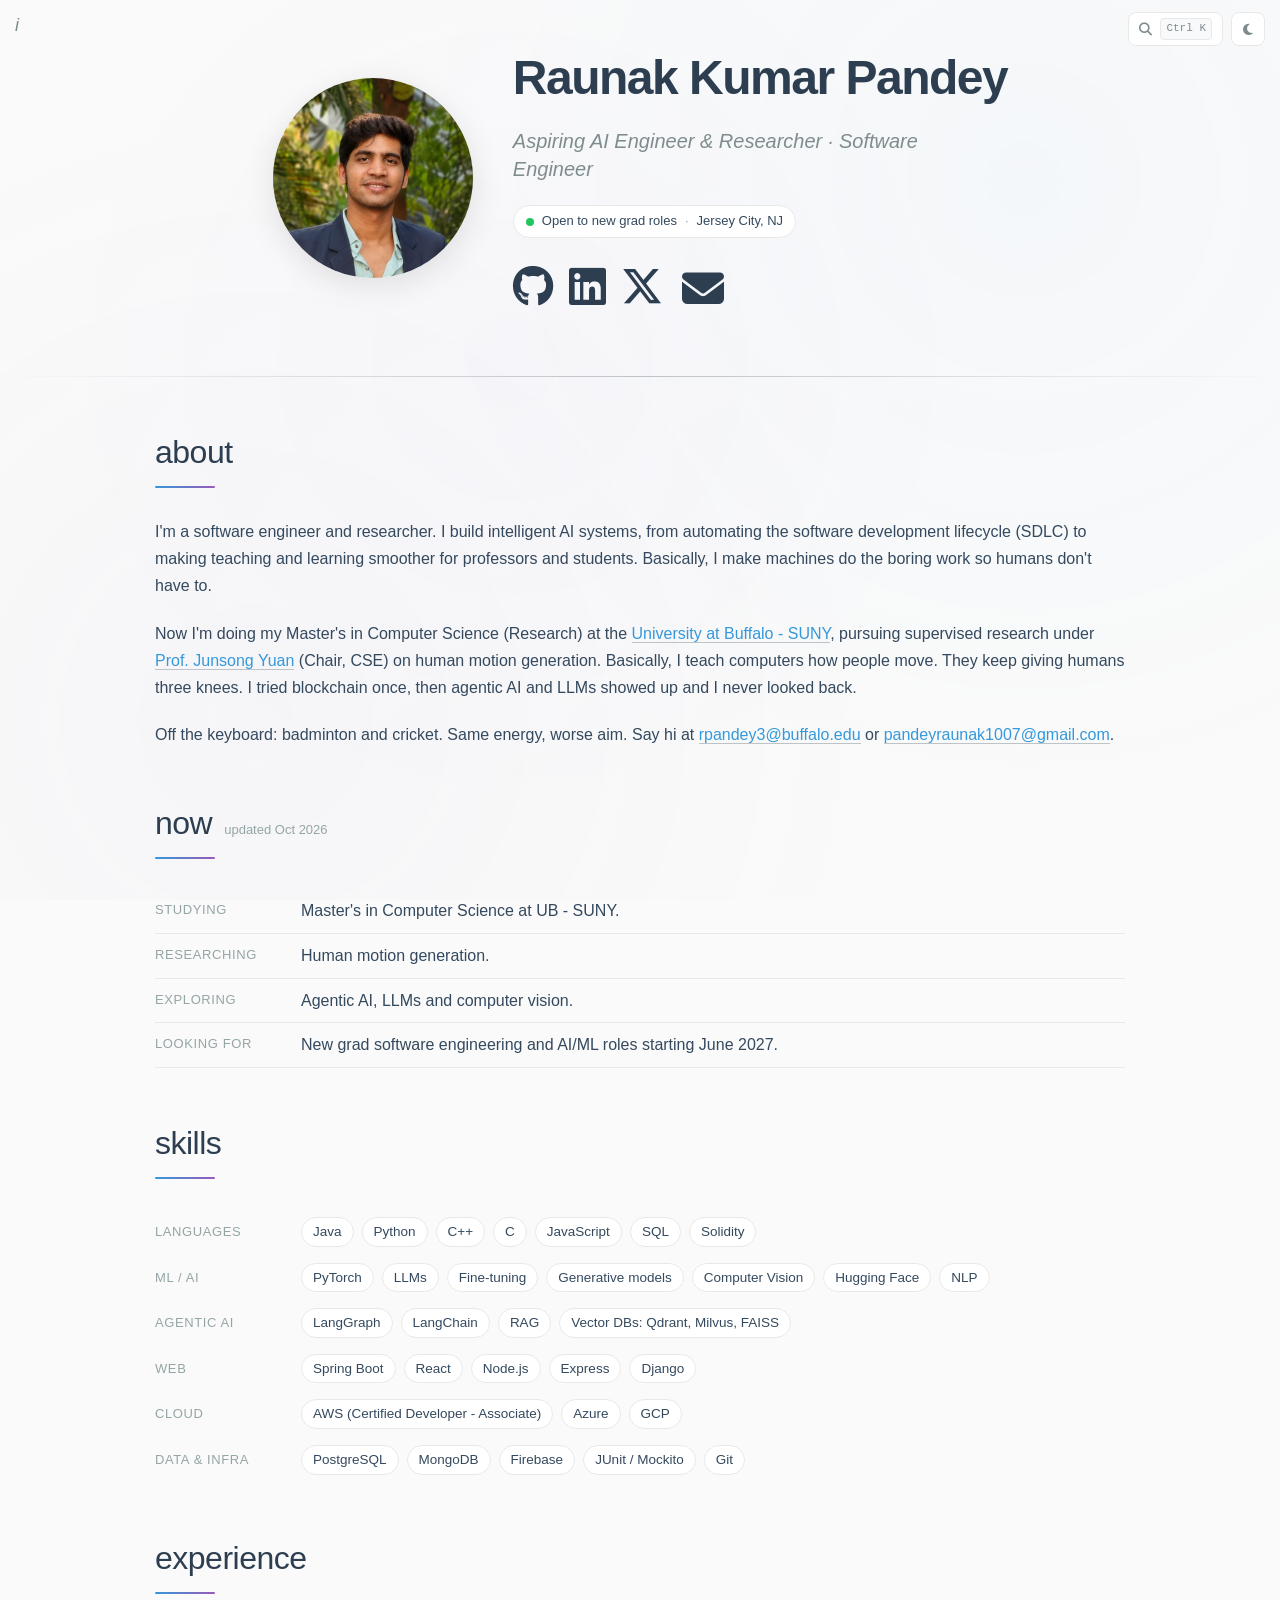
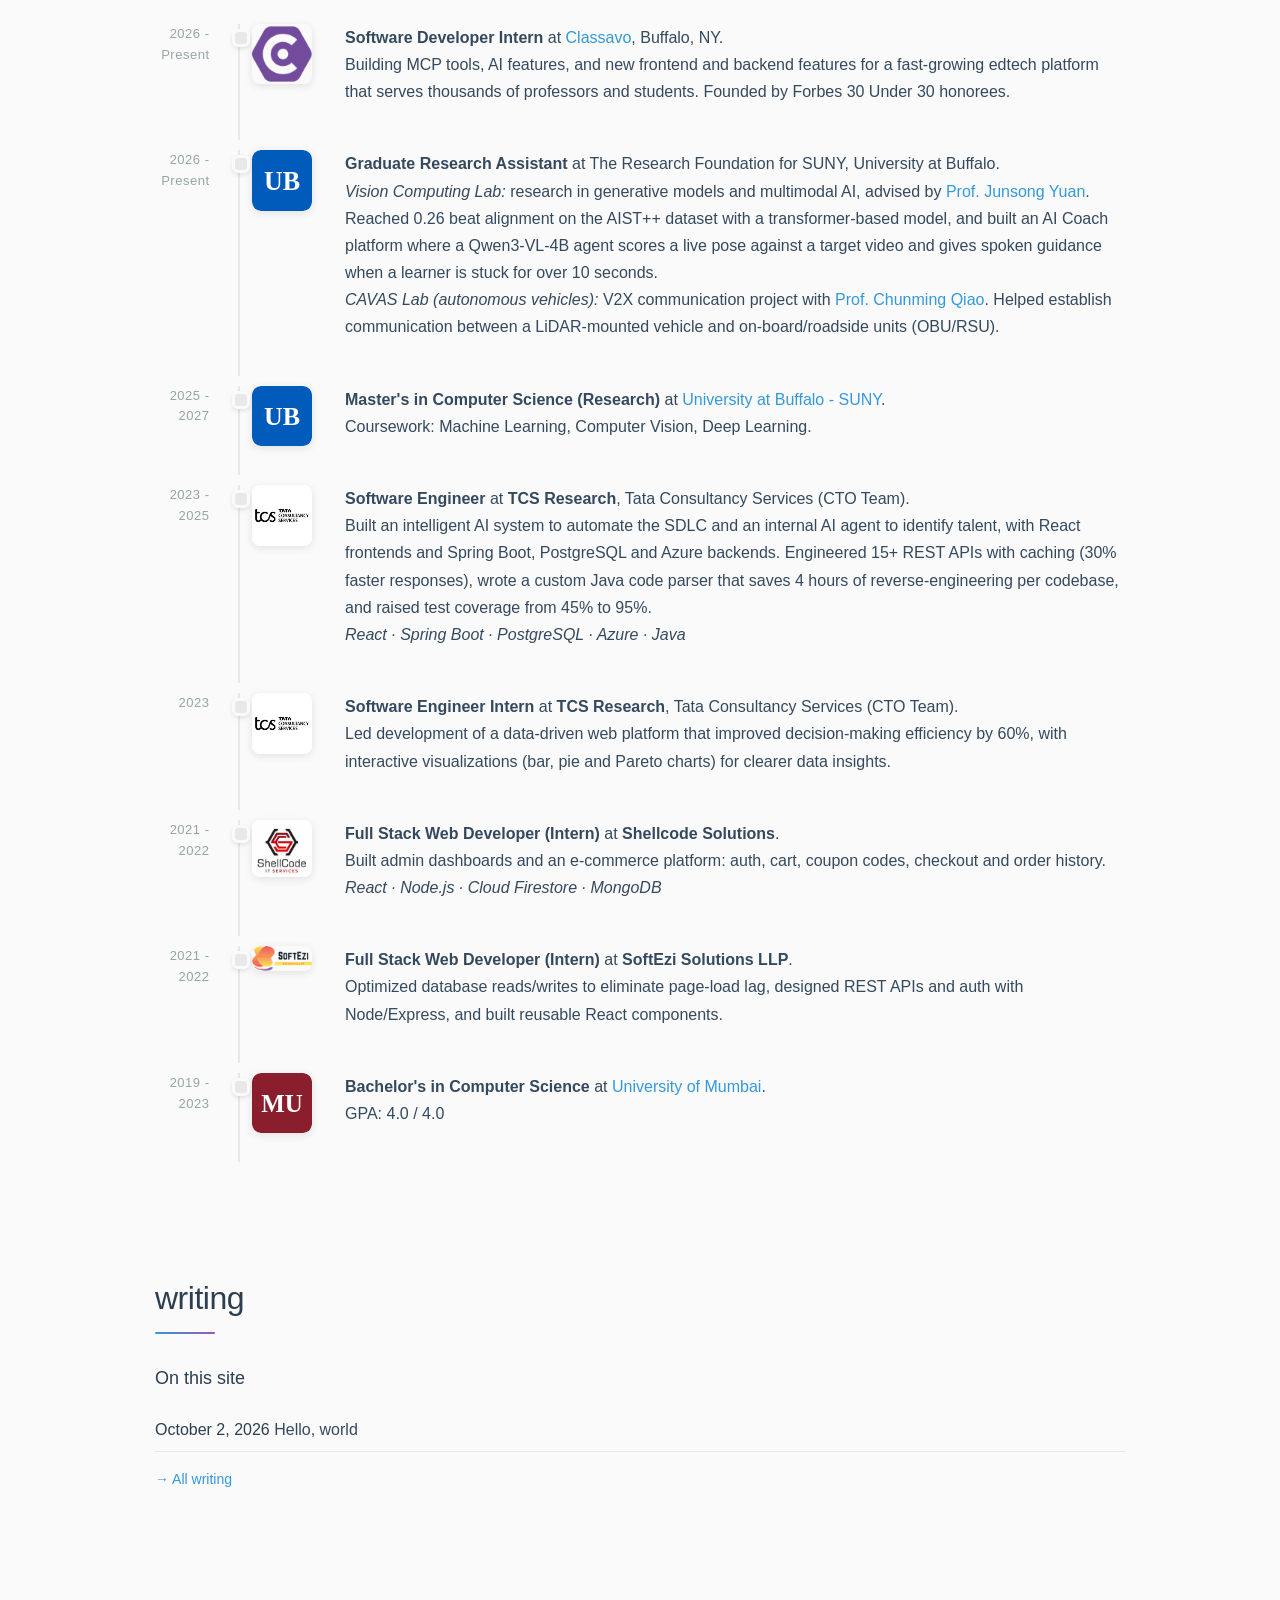
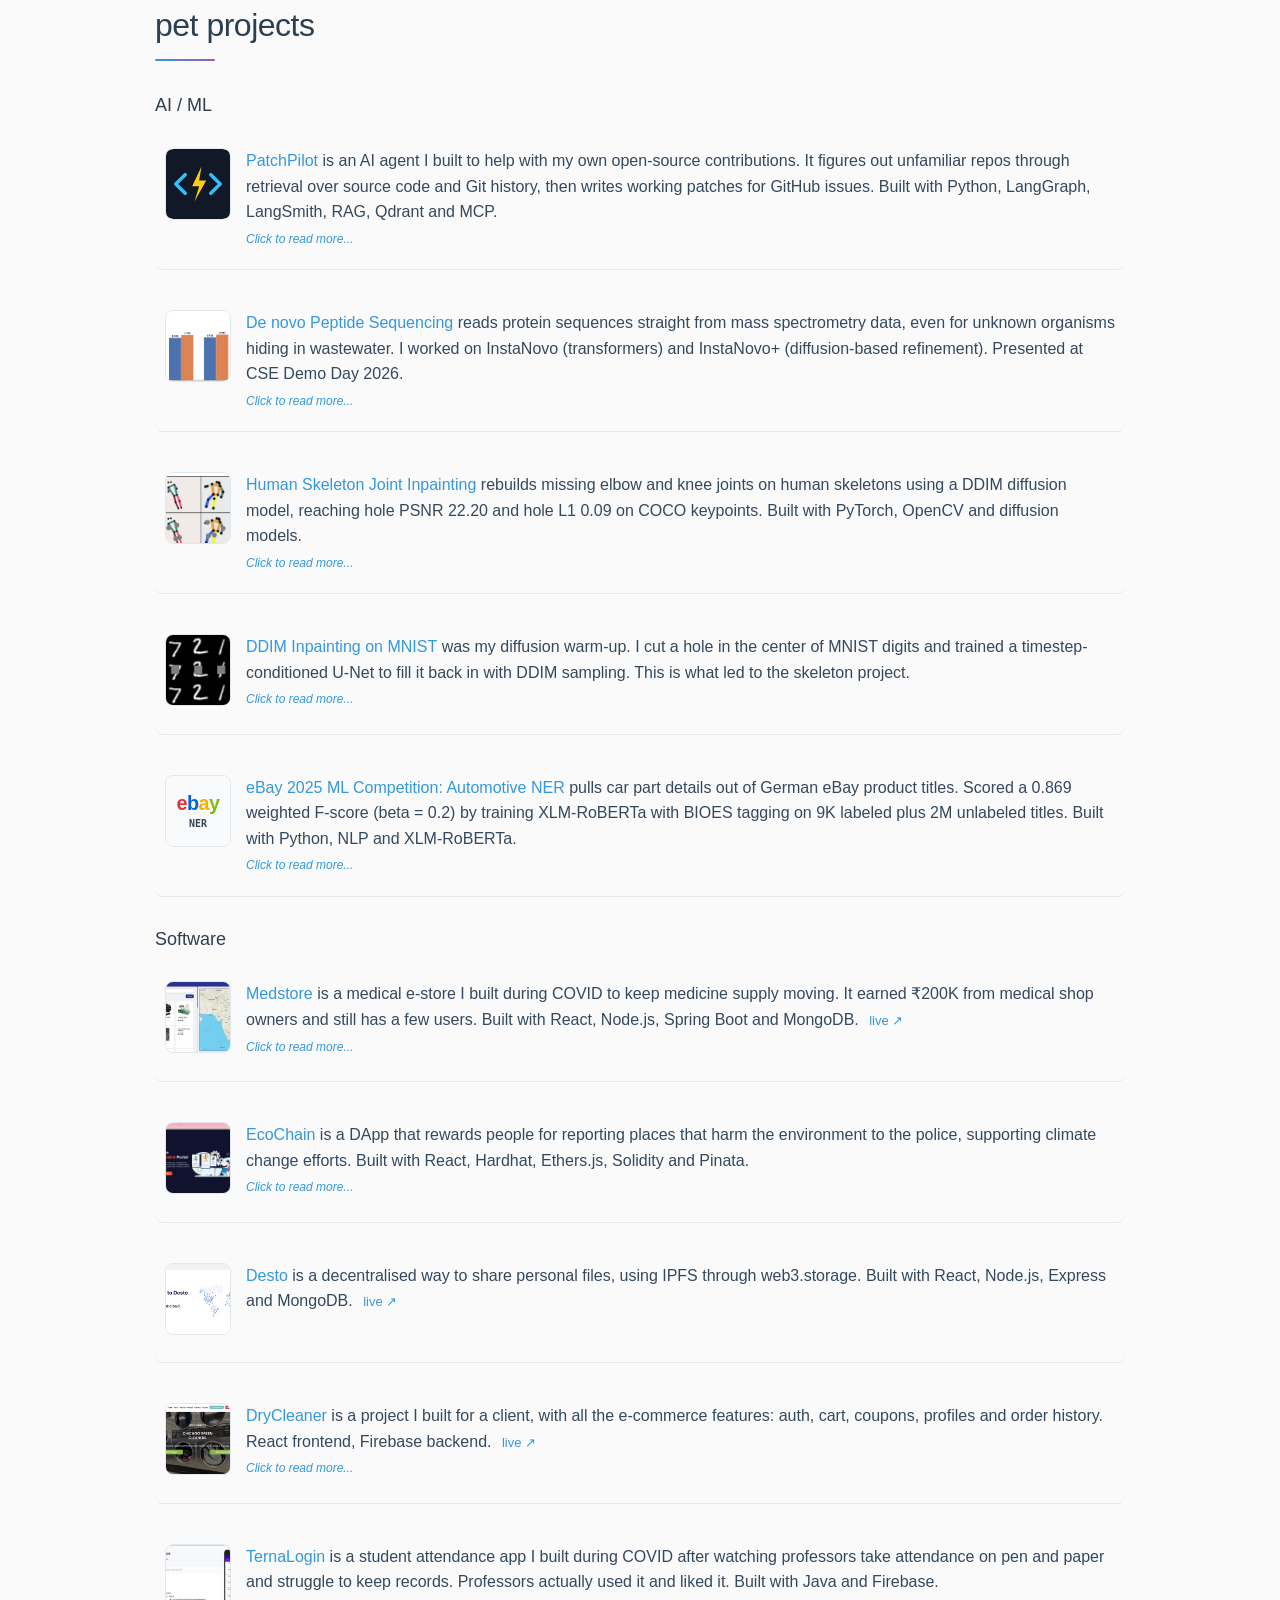
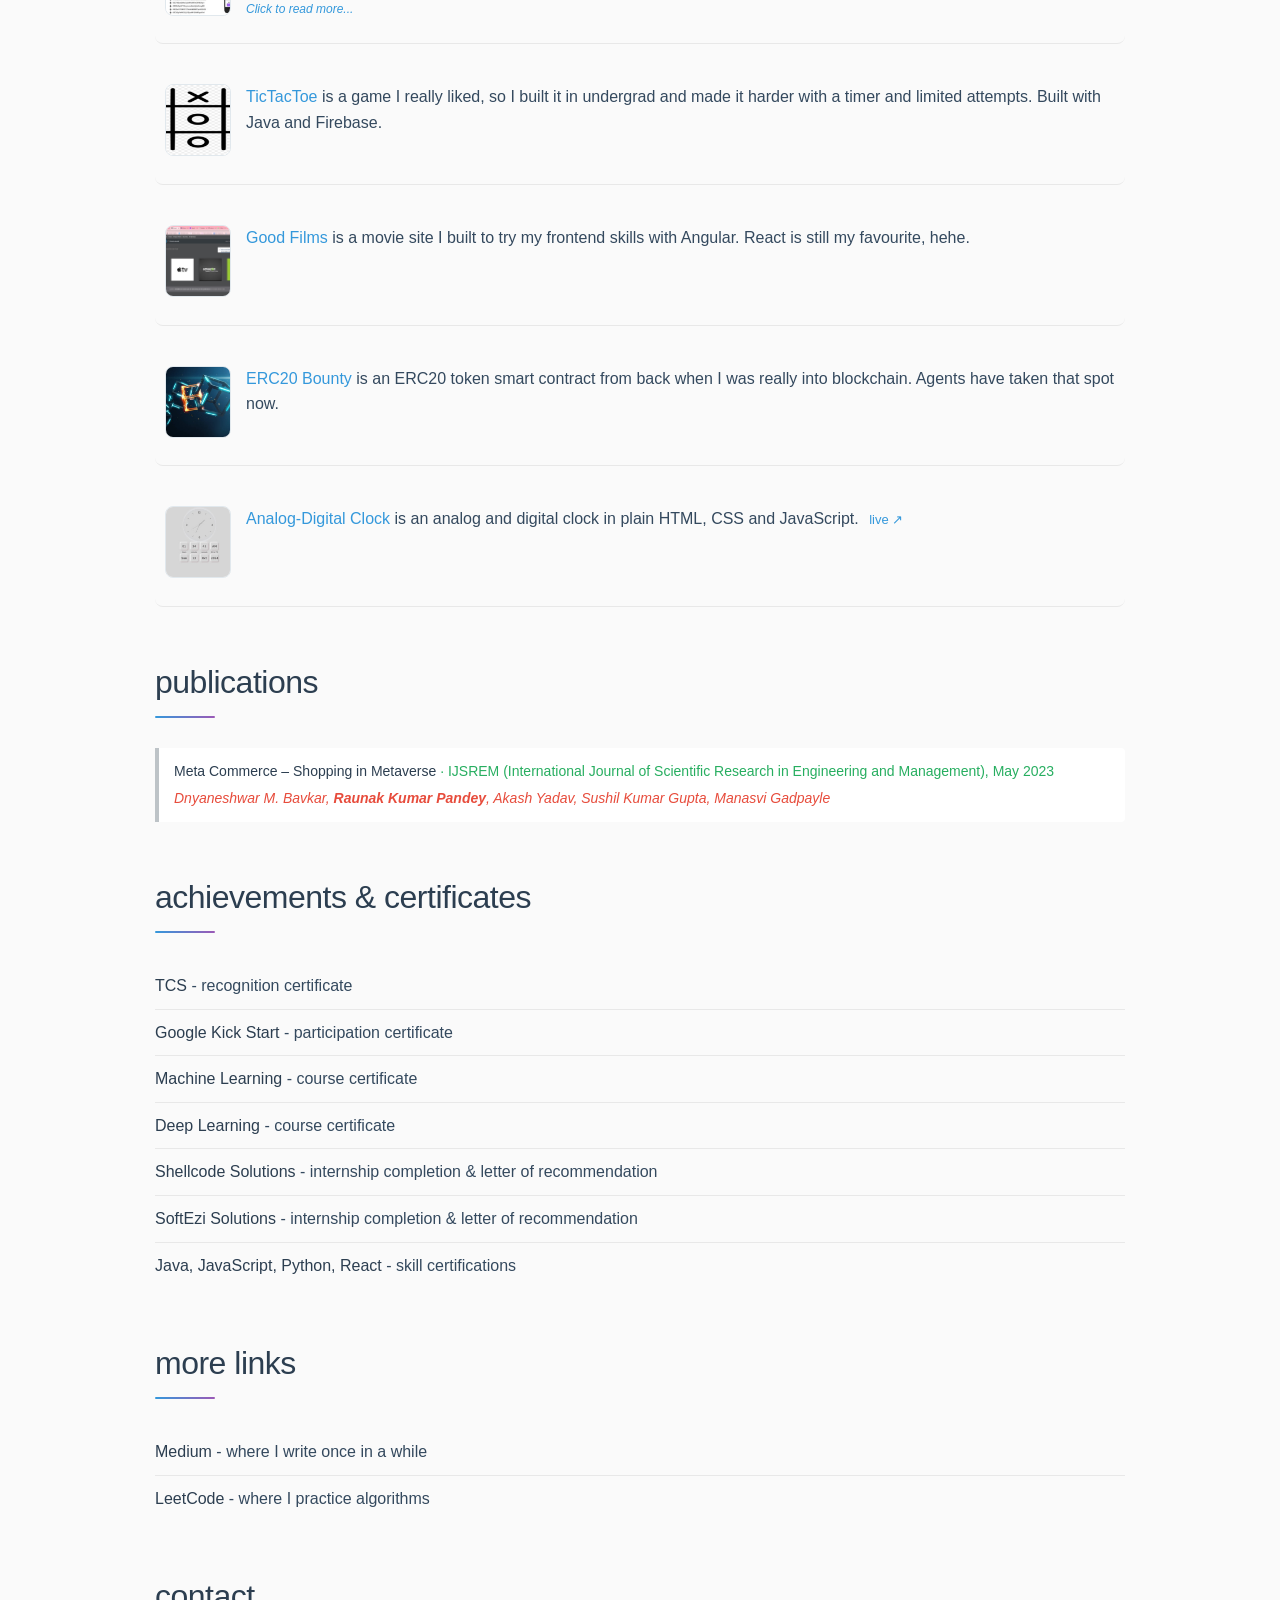
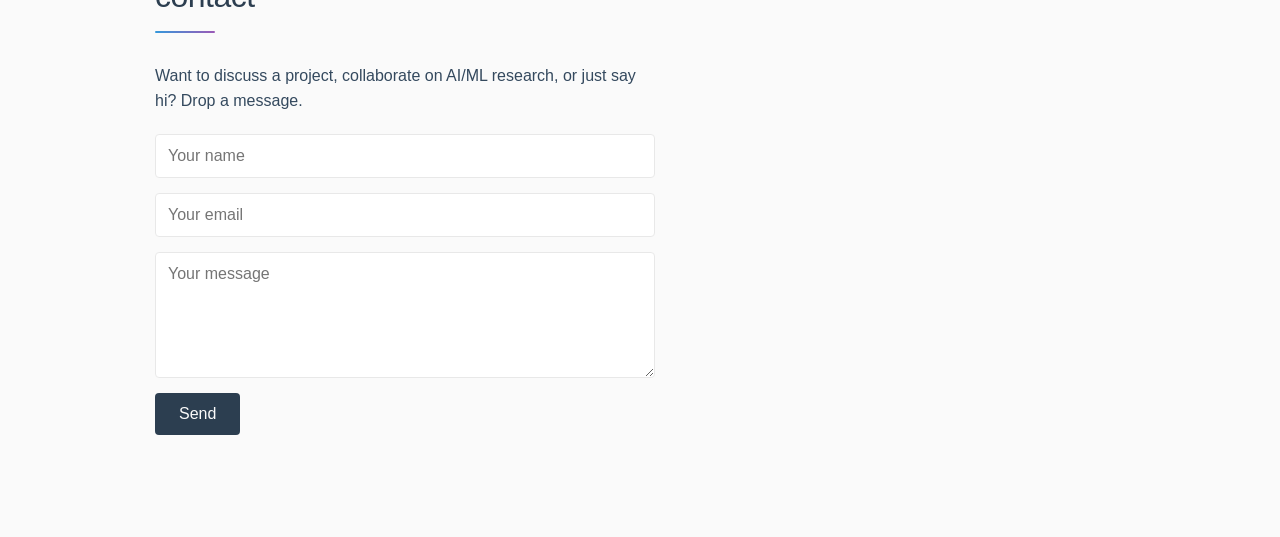
==== index.html @ fb148d9f "Add portfolio site for raunakp.com" ====
<!doctype html>
<html lang="en">

<head>
  <meta charset="utf-8">
  <meta name="viewport" content="width=device-width, initial-scale=1, shrink-to-fit=no">
  <title>Raunak Kumar Pandey</title>
  <meta name="description" content="Raunak Kumar Pandey, Master's in Computer Science (Research) at University at Buffalo - SUNY. ML & computer vision researcher and software engineer.">
  <meta name="author" content="Raunak Kumar Pandey">
  <link rel="canonical" href="https://raunakp.com/">
  <meta property="og:type" content="website">
  <meta property="og:url" content="https://raunakp.com/">
  <meta property="og:title" content="Raunak Kumar Pandey">
  <meta property="og:description" content="Master's in Computer Science (Research) at University at Buffalo - SUNY. ML & computer vision researcher and software engineer.">
  <meta property="og:image" content="https://raunakp.com/assets/og.png">
  <meta name="twitter:card" content="summary_large_image">
  <meta name="theme-color" content="#fafafa" media="(prefers-color-scheme: light)">
  <meta name="theme-color" content="#121212" media="(prefers-color-scheme: dark)">
  <link rel="icon" href="/favicon.svg" type="image/svg+xml">
  <script>
    (function () {
      var t = null;
      try { t = localStorage.getItem('theme'); } catch (e) { }
      if (t === 'dark' || (!t && window.matchMedia('(prefers-color-scheme: dark)').matches)) {
        document.documentElement.classList.add('dark-theme');
      }
    })();
  </script>
  <link rel="stylesheet" type="text/css" href="/styles/styles.css?v=2026-10-02">
  <link rel="stylesheet" href="https://cdnjs.cloudflare.com/ajax/libs/font-awesome/6.5.1/css/all.min.css">
</head>

<body>
  <button class="info-toggle" id="infoToggle" aria-label="Last updated info">
    <span class="info-icon">i</span>
    <div class="info-tooltip">
      <span class="info-tooltiptext" id="lastUpdated"></span>
    </div>
  </button>

  <div id="dhead" class="container">
    <div class="row">
      <div id="dpic">
        <img src="" class="ppic" id="profileImage" alt="Raunak Kumar Pandey" />
      </div>
      <div id="ddesc">
        <h1 id="userName"></h1>
        <h2 id="userTagline"></h2>
        <div id="statusPill"></div>
        <div id="dico"></div>
      </div>
    </div>
  </div>

  <hr>

  <div id="about" class="container">
    <div class="ctitle" id="aboutTitle"></div>
    <div class="about-content" id="aboutContent"></div>
  </div>

  <div id="now" class="container"></div>

  <div id="skills" class="container"></div>

  <div id="history" class="container"></div>

  <div class="writing-section">
    <div class="container" id="writingContainer"></div>
  </div>

  <div id="pet-projects" class="container"></div>

  <div class="container" id="publicationsContainer"></div>

  <div class="container" id="miscContainer"></div>

  <div class="container" id="moreLinksContainer"></div>

  <div id="contact" class="container">
    <div class="ctitle" id="contactTitle"></div>
    <div class="contact-content">
      <p id="contactDescription"></p>
      <form id="contactForm" class="contact-form">
        <input type="text" id="name" placeholder="" required />
        <input type="email" id="email" placeholder="" required />
        <textarea id="message" placeholder="" rows="4" required></textarea>
        <button type="submit" id="submitBtn"></button>
      </form>
      <div id="formStatus" style="display: none; margin-top: 10px;"></div>
    </div>
  </div>

  <br><br><br><br>

  <script src="/blog/marked.min.js"></script>
  <script src="/blog/blog.js?v=2026-10-02"></script>

  <script type="text/javascript">
    let siteContent = null;

    async function loadContent() {
      try {
        const response = await fetch('/content/content.json', { cache: 'no-cache' });
        siteContent = await response.json();
        populateContent();
      } catch (error) {
        console.error('Failed to load content:', error);
      }
    }

    function populateContent() {
      if (!siteContent) return;

      document.getElementById('profileImage').src = siteContent.header.profileImage;
      document.getElementById('userName').textContent = siteContent.header.name;

      document.getElementById('userTagline').textContent = siteContent.header.tagline;

      const status = siteContent.header.status;
      if (status && status.show) {
        document.getElementById('statusPill').innerHTML = `
          <span class="status-pill"><span class="status-dot"></span>${status.text}${status.location ? ` <span class="status-sep">·</span> ${status.location}` : ''}</span>
        `;
      }

      const socialLinks = document.getElementById('dico');
      socialLinks.innerHTML = siteContent.header.socialLinks
        .filter(link => link.show !== false)
        .map(link =>
          `<a href="${link.url}" aria-label="${link.platform}" title="${link.platform}"${/^https?:/.test(link.url) ? ' target="_blank" rel="noopener"' : ''}><i class="${link.icon}"></i></a>`
        ).join('');

      document.getElementById('lastUpdated').textContent = `Last updated: ${siteContent.info.lastUpdated}`;

      document.getElementById('aboutTitle').textContent = siteContent.about.title;
      document.getElementById('aboutContent').innerHTML = siteContent.about.paragraphs.map(p =>
        `<p>${p}</p>`
      ).join('');

      const now = siteContent.now;
      if (now && now.items && now.items.length) {
        document.getElementById('now').innerHTML = `
          <div class="ctitle">${now.title}${now.updated ? `<span class="ctitle-note">updated ${now.updated}</span>` : ''}</div>
          <ul class="now-list">
            ${now.items.map(item => `<li><span class="now-label">${item.label}</span><span class="now-text">${item.text}</span></li>`).join('')}
          </ul>
        `;
      }

      const skills = siteContent.skills;
      if (skills && skills.groups && skills.groups.length) {
        document.getElementById('skills').innerHTML = `
          <div class="ctitle">${skills.title}</div>
          <div class="skill-groups">
            ${skills.groups.map(g => `
              <div class="skill-group">
                <div class="skill-name">${g.name}</div>
                <div class="skill-chips">${g.items.map(s => `<span class="chip">${s}</span>`).join('')}</div>
              </div>
            `).join('')}
          </div>
        `;
      }

      const historyContainer = document.getElementById('history');
      historyContainer.innerHTML = (siteContent.history.title ? `<div class="ctitle">${siteContent.history.title}</div>` : '') + siteContent.history.entries.map(entry => `
        <div class="entry row">
          <div class="timespan">${entry.timespan}</div>
          <div class="ico">
            <div class="entry-dot"></div>
            <img src="${entry.logo}" alt="" loading="lazy" onerror="this.style.visibility='hidden'" />
          </div>
          <div class="desc">${entry.description}</div>
        </div>
      `).join('');

      const writingContainer = document.getElementById('writingContainer');
      const mediumArticles = siteContent.writing.articles || [];

      writingContainer.innerHTML = `
        <div class="ctitle">${siteContent.writing.title}</div>
        <div id="onSiteWriting" style="margin-bottom: 30px;"></div>
        ${mediumArticles.length ? `
        <div>
          <h3 style="font-weight: 500; font-size: 18px; color: var(--text-primary); margin-bottom: 12px;">Elsewhere</h3>
          <div style="font-size: 14px; color: var(--text-muted); margin-bottom: 8px;">${siteContent.writing.subtitle}</div>
          <ul class="nodot">
            ${mediumArticles.map(article =>
              `<li>${article.date} <a href="${article.url}">${article.title}</a></li>`
            ).join('')}
          </ul>
        </div>` : ''}
      `;

      // Post metadata lives in each post's frontmatter, so the three most recent
      // are read from the files themselves rather than duplicated in content.json.
      Blog.loadPosts('/blog/', '/content/content.json')
        .then(posts => {
          const onSite = document.getElementById('onSiteWriting');
          if (!onSite || !posts.length) return;
          onSite.innerHTML = `
            <h3 style="font-weight: 500; font-size: 18px; color: var(--text-primary); margin-bottom: 12px;">On this site</h3>
            <ul class="nodot">
              ${posts.slice(0, 3).map(post =>
                `<li>${Blog.escapeHtml(Blog.formatDate(post.meta.date))} <a href="/blog/post.html?slug=${encodeURIComponent(post.slug)}">${Blog.escapeHtml(post.meta.title || post.slug)}</a></li>`
              ).join('')}
            </ul>
            <p style="margin-top: 10px; font-size: 14px;">
              <a href="/blog.html" style="color: var(--accent-blue); text-decoration: none;">→ All writing</a>
            </p>
          `;
        })
        .catch(e => console.warn('Could not load on-site posts:', e));

      const projectsContainer = document.getElementById('pet-projects');
      projectsContainer.innerHTML = `
        <div class="ctitle">${siteContent.projects.title}</div>
        ${(siteContent.projects.groups || [{ key: null, title: '' }]).map(group => `
          ${group.title ? `<h3 class="proj-group">${group.title}</h3>` : ''}
          ${siteContent.projects.items.map((project, index) => ({ project, index }))
            .filter(({ project }) => !group.key || project.category === group.key)
            .map(({ project, index }) => `
          <div class="project" onclick="openProjectModal(${index})">
            <div class="pico"><img src="${project.image}" alt="" loading="lazy" style="max-width: 64px;" /></div>
            <div class="pdesc"><a href="${project.url}" onclick="event.stopPropagation()" target="_blank" rel="noopener">${project.name}</a> ${project.description}
              ${project.demo ? `<a class="demo-link" href="${project.demo}" onclick="event.stopPropagation()" target="_blank" rel="noopener">live ↗</a>` : ''}
              ${project.detailedDescription ? '<div class="project-expand-hint">Click to read more...</div>' : ''}
            </div>
            <div class="pend"></div>
          </div>
          `).join('')}
        `).join('')}
      `;

      // Create modal for project details
      createProjectModal();

      const publicationsContainer = document.getElementById('publicationsContainer');
      const pubs = siteContent.publications.items || [];
      publicationsContainer.innerHTML = `
        <div class="ctitle">${siteContent.publications.title}</div>
        ${pubs.length ? pubs.map(item => `
          <div class="pub">
            <div class="pub-title">${item.url ? `<a href="${item.url}">${item.title}</a>` : item.title}</div>
            <div class="pub-venue">${item.venue}</div>
            <div class="pub-authors">${item.authors}</div>
          </div>
        `).join('') : `<p class="empty-note">${siteContent.publications.emptyText || ''}</p>`}
      `;

      const miscContainer = document.getElementById('miscContainer');
      miscContainer.innerHTML = `
        <div class="ctitle">${siteContent.misc.title}</div>
        ${siteContent.misc.items.map(item => `
          <div class="misc-item">
            <strong>${item.url ? `<a href="${item.url}" target="_blank" rel="noopener">${item.title}</a>` : item.title}</strong>
            ${item.description ? ` - ${item.description}` : ''}
          </div>
        `).join('')}
      `;

      const more = siteContent.moreLinks;
      if (more && more.items && more.items.length) {
        document.getElementById('moreLinksContainer').innerHTML = `
          <div class="ctitle">${more.title}</div>
          ${more.items.map(item => `
            <div class="misc-item">
              <strong><a href="${item.url}" target="_blank" rel="noopener">${item.title}</a></strong>
              ${item.description ? ` - ${item.description}` : ''}
            </div>
          `).join('')}
        `;
      }

      document.getElementById('contactTitle').textContent = siteContent.contact.title;
      document.getElementById('contactDescription').textContent = siteContent.contact.description;
      document.getElementById('name').placeholder = siteContent.contact.placeholders.name;
      document.getElementById('email').placeholder = siteContent.contact.placeholders.email;
      document.getElementById('message').placeholder = siteContent.contact.placeholders.message;
      document.getElementById('submitBtn').textContent = siteContent.contact.submitButton;

      // Sections are filled in now, so they can be observed. Then honour any
      // #hash in the URL, which pointed at an element that didn't exist yet.
      if (window.Site) Site.reveal('.entry, .project, .pub, .misc-item, .skill-group, .now-list li, #contact');
      if (location.hash) {
        const target = document.getElementById(location.hash.slice(1));
        if (target) target.scrollIntoView();
      }
    }

    loadContent();
  </script>

  <script type="text/javascript">
    // Get a free access key at https://web3forms.com and paste it here.
    // Until then the form falls back to opening the visitor's mail app.
    const WEB3FORMS_ACCESS_KEY = 'YOUR_WEB3FORMS_KEY';

    document.getElementById('contactForm').addEventListener('submit', async function (e) {
      e.preventDefault();

      const submitBtn = document.getElementById('submitBtn');
      const formStatus = document.getElementById('formStatus');
      const name = document.getElementById('name').value.trim();
      const email = document.getElementById('email').value.trim();
      const message = document.getElementById('message').value.trim();

      formStatus.textContent = '';
      formStatus.className = '';
      formStatus.style.display = 'none';

      const emailRegex = /^[^\s@]+@[^\s@]+\.[^\s@]+$/;
      if (!name || !email || !message) {
        formStatus.textContent = siteContent?.contact.messages.fillAllFields || 'Please fill in all fields.';
        formStatus.className = 'error';
        formStatus.style.display = 'block';
        return;
      }

      if (!emailRegex.test(email)) {
        formStatus.textContent = siteContent?.contact.messages.invalidEmail || 'Please enter a valid email address.';
        formStatus.className = 'error';
        formStatus.style.display = 'block';
        return;
      }

      if (WEB3FORMS_ACCESS_KEY.startsWith('YOUR_')) {
        const to = (siteContent.header.socialLinks.find(l => l.url.startsWith('mailto:')) || {}).url || 'mailto:';
        location.href = `${to}?subject=${encodeURIComponent('Portfolio contact from ' + name)}&body=${encodeURIComponent(message + '\n\n- ' + name + ' (' + email + ')')}`;
        return;
      }

      submitBtn.disabled = true;
      const originalButtonText = submitBtn.textContent;
      submitBtn.textContent = siteContent?.contact.submitButtonSending || 'Sending...';

      try {
        const payload = {
          access_key: WEB3FORMS_ACCESS_KEY,
          name: name,
          email: email,
          message: message,
          subject: `Portfolio Contact from ${name}`,
          from_name: name,
          timestamp: new Date().toISOString()
        };

        const response = await fetch('https://api.web3forms.com/submit', {
          method: 'POST',
          headers: {
            'Content-Type': 'application/json',
            'Accept': 'application/json'
          },
          body: JSON.stringify(payload)
        });

        const result = await response.json();

        if (response.ok && result.success) {
          formStatus.textContent =
            siteContent?.contact.messages.success ||
            result.message ||
            "Message sent successfully! I'll get back to you soon.";
          formStatus.className = 'success';
          formStatus.style.display = 'block';
          document.getElementById('contactForm').reset();

          setTimeout(() => {
            formStatus.style.display = 'none';
          }, 5000);
        } else {
          throw new Error(result.message || 'Submission failed');
        }
      } catch (error) {
        formStatus.textContent =
          siteContent?.contact.messages.error ||
          'Failed to send message. Please try again or email me directly.';
        formStatus.className = 'error';
        formStatus.style.display = 'block';
        console.error('Contact form error:', error);
      } finally {
        submitBtn.disabled = false;
        submitBtn.textContent = originalButtonText;
      }
    });
  </script>

  <script type="text/javascript">
    // Project Modal Functions
    function createProjectModal() {
      if (document.getElementById('projectModal')) return;

      const modal = document.createElement('div');
      modal.id = 'projectModal';
      modal.className = 'modal';
      modal.innerHTML = `
        <div class="modal-content">
          <span class="close" onclick="closeProjectModal()">&times;</span>
          <div class="modal-body">
            <div class="modal-project-header">
              <img id="modalProjectImage" src="" alt="project" class="modal-project-image" />
              <div class="modal-project-info">
                <h2 id="modalProjectName"></h2>
                <a id="modalProjectLink" href="" target="_blank" rel="noopener" class="github-link">View on GitHub →</a>
                <a id="modalProjectDemo" href="" target="_blank" rel="noopener" class="github-link" style="margin-left: 14px;">Live demo ↗</a>
              </div>
            </div>
            <div id="modalProjectDescription" class="modal-project-description"></div>
          </div>
        </div>
      `;
      document.body.appendChild(modal);
    }

    function openProjectModal(index) {
      const project = siteContent.projects.items[index];
      if (!project.detailedDescription) {
        window.open(project.url, '_blank', 'noopener');
        return;
      }

      document.getElementById('modalProjectName').textContent = project.name;
      document.getElementById('modalProjectImage').src = project.image;
      document.getElementById('modalProjectLink').href = project.url;
      const demo = document.getElementById('modalProjectDemo');
      demo.style.display = project.demo ? '' : 'none';
      demo.href = project.demo || '';
      document.getElementById('modalProjectDescription').innerHTML = project.detailedDescription;

      document.getElementById('projectModal').style.display = 'block';
      document.body.style.overflow = 'hidden';
    }

    function closeProjectModal() {
      document.getElementById('projectModal').style.display = 'none';
      document.body.style.overflow = 'auto';
    }

    window.onclick = function (event) {
      const modal = document.getElementById('projectModal');
      if (modal && event.target == modal) {
        closeProjectModal();
      }
    }

    document.addEventListener('keydown', function (e) {
      const modal = document.getElementById('projectModal');
      if (e.key === 'Escape' && modal && modal.style.display === 'block') closeProjectModal();
    });
  </script>

  <script src="/scripts/site.js?v=2026-10-02"></script>

</body>

</html>
---- styles/styles.css ----
@import url('https://api.fontshare.com/v2/css?f[]=general-sans@200,300,400,500,600,700&f[]=clash-display@200,300,400,500,600,700&display=swap');

/* Modern minimalist styling with subtle animations */

/* CSS Custom Properties for Theme Support */
:root {
    --bg-primary: #fafafa;
    --bg-secondary: #ffffff;
    --bg-tertiary: #f8f9fa;
    --text-primary: #2c3e50;
    --text-secondary: #34495e;
    --text-muted: #7f8c8d;
    --text-accent: #95a5a6;
    --border-light: #e8e8e8;
    --border-medium: #bdc3c7;
    --border-card: #e1e8ed;
    --shadow-light: rgba(0, 0, 0, 0.05);
    --shadow-medium: rgba(0, 0, 0, 0.1);
    --shadow-heavy: rgba(0, 0, 0, 0.15);
    --accent-blue: #3498db;
    --accent-blue-dark: #2980b9;
    --accent-green: #27ae60;
    --accent-red: #e74c3c;
    --accent-purple: #9b59b6;
    --gradient-bg-opacity: 0.03;
}

[data-theme="dark"],
html.dark-theme,
html.dark-theme body {
    --bg-primary: #121212;
    --bg-secondary: #1e1e1e;
    --bg-tertiary: #242424;
    --text-primary: #ffffff;
    --text-secondary: #e0e0e0;
    --text-muted: #a0a0a0;
    --text-accent: #888888;
    --border-light: #333333;
    --border-medium: #444444;
    --border-card: #333333;
    --shadow-light: rgba(0, 0, 0, 0.3);
    --shadow-medium: rgba(0, 0, 0, 0.4);
    --shadow-heavy: rgba(0, 0, 0, 0.5);
    --accent-blue: #64b5f6;
    --accent-blue-dark: #42a5f5;
    --accent-green: #81c784;
    --accent-red: #e57373;
    --accent-purple: #ba68c8;
    --gradient-bg-opacity: 0.06;
}

/* Safari-specific dark mode fix - redundant but necessary */
html.dark-theme {
    --bg-primary: #121212 !important;
    --bg-secondary: #1e1e1e !important;
    --bg-tertiary: #242424 !important;
    --text-primary: #ffffff !important;
    --text-secondary: #e0e0e0 !important;
    --text-muted: #a0a0a0 !important;
    --text-accent: #888888 !important;
    --border-light: #333333 !important;
    --border-medium: #444444 !important;
    --border-card: #333333 !important;
    --accent-blue: #64b5f6 !important;
    --accent-blue-dark: #42a5f5 !important;
    --accent-green: #81c784 !important;
    --accent-red: #e57373 !important;
    --accent-purple: #ba68c8 !important;
    --gradient-bg-opacity: 0.06 !important;
}

html {
    scroll-behavior: smooth;
}

body {
    margin: 0;
    padding: 0;
    background: var(--bg-primary);
    font-family: 'General Sans', -apple-system, BlinkMacSystemFont, 'Segoe UI', sans-serif;
    font-size: 16px;
    line-height: 1.6;
    color: var(--text-primary);
    position: relative;
    overflow-x: hidden;
    transition: background-color 0.3s ease, color 0.3s ease;
}



/* Subtle animated background */
body::before {
    content: '';
    position: fixed;
    top: 0;
    left: 0;
    width: 100%;
    height: 100%;
    background: 
        radial-gradient(circle at 20% 80%, rgba(120, 119, 198, var(--gradient-bg-opacity)) 0%, transparent 50%),
        radial-gradient(circle at 80% 20%, rgba(79, 172, 254, var(--gradient-bg-opacity)) 0%, transparent 50%),
        radial-gradient(circle at 40% 40%, rgba(139, 92, 246, calc(var(--gradient-bg-opacity) * 0.7)) 0%, transparent 50%);
    animation: backgroundMove 20s ease-in-out infinite;
    z-index: -1;
}

@keyframes backgroundMove {
    0%, 100% { 
        transform: translateX(0px) translateY(0px) scale(1);
    }
    25% { 
        transform: translateX(-5px) translateY(-10px) scale(1.02);
    }
    50% { 
        transform: translateX(10px) translateY(-5px) scale(0.98);
    }
    75% { 
        transform: translateX(-8px) translateY(10px) scale(1.01);
    }
}

/* Layout */
.container {
    margin-left: auto;
    margin-right: auto;
    padding-left: 20px;
    padding-right: 20px;
    max-width: 1000px;
    animation: fadeIn 0.8s ease-out;
}

@keyframes fadeIn {
    from {
        opacity: 0;
        transform: translateY(20px);
    }
    to {
        opacity: 1;
        transform: translateY(0);
    }
}

@media (min-width: 992px) {
    .container {
        width: 970px;
        padding-left: 15px;
        padding-right: 15px;
    }
}

.row {
    display: grid;
    grid-template-columns: repeat(12, 1fr);
    gap: 0 20px;
}

/* Header Section */
#dhead {
    margin-top: 40px;
    margin-bottom: 60px;
}

#dhead .row {
    display: flex;
    align-items: center;
    justify-content: center;
    gap: 40px;
    max-width: 800px;
    margin: 0 auto;
}

#dpic {
    display: flex;
    align-items: center;
    justify-content: center;
    flex-shrink: 0;
}

#ddesc {
    display: flex;
    flex-direction: column;
    justify-content: center;
    align-items: flex-start;
    min-width: 0;
}

@media (max-width: 991px) {
    #dhead .row {
        flex-direction: column;
        text-align: center;
        gap: 30px;
    }
    #ddesc {
        align-items: center;
    }
}

h1 {
    font-family: 'Clash Display', 'General Sans', sans-serif;
    font-size: 48px;
    font-weight: 600;
    padding: 0;
    margin: 0 0 10px 0;
    letter-spacing: -1.5px;
    color: var(--text-primary);
    transition: color 0.3s ease;
    position: relative;
}



h2 {
    font-weight: 300;
    font-style: italic;
    color: var(--text-muted);
    font-size: 20px;
    padding: 0;
    margin: 0 0 25px 0;
    line-height: 1.4;
}

@media (min-width: 992px) {
    h2 {
        max-width: 440px;
    }
}

#dpic img {
    width: 200px;
    height: 200px;
    border-radius: 100px;
    object-fit: cover;
    transition: transform 0.3s ease, box-shadow 0.3s ease;
    box-shadow: 0 8px 32px rgba(0, 0, 0, 0.1);
}

#dpic img:hover {
    transform: scale(1.05);
    box-shadow: 0 12px 40px rgba(0, 0, 0, 0.15);
}

/* Social Icons */
#dico {
    display: flex;
    gap: 15px;
    margin-top: 5px;
}

@media (max-width: 991px) {
    #dico {
        justify-content: center;
    }
}

/* Social Media Icons */
.iico {
    font-size: 42px;
    display: flex;
    align-items: center;
    justify-content: center;
    color: var(--text-primary);
    text-decoration: none;
    transition: all 0.3s ease;
}

.iico-resume {
    font-size: 40px;
    display: flex;
    align-items: center;
    justify-content: center;
    color: var(--text-primary);
    text-decoration: none;
    transition: all 0.3s ease;
}

.iico-resume:hover {
    transform: translateY(-3px);
    color: var(--accent-green);
}

.iico:hover {
    transform: translateY(-3px);
    color: var(--accent-blue);
}

/* Specific colors for different social media platforms */
.fa-twitter:hover {
    color: #1da1f2;
}

.fa-github:hover {
    color: var(--text-primary);
}

.fa-medium:hover {
    color: #00ab6c;
}

.fa-linkedin:hover {
    color: #0077b5;
}

/* Email Links - Make them more visible in dark mode */
a[href^="mailto:"]{
    color: var(--accent-blue) !important;
    font-weight: 500;
    text-decoration: none;
    border-bottom: 2px solid transparent;
    transition: all 0.2s ease;
    padding: 2px 4px;
    border-radius: 4px;
}

a[href^="mailto:"]:hover {
    color: var(--accent-blue-dark) !important;
    background-color: rgba(100, 181, 246, 0.1);
    border-bottom-color: var(--accent-blue);
}

/* Info Icon Toggle */
.info-toggle {
    position: fixed;
    top: 15px;
    left: 15px;
    z-index: 1000;
    background: transparent;
    border: none;
    border-radius: 50%;
    width: auto;
    height: auto;
    cursor: pointer;
    display: flex;
    align-items: center;
    justify-content: center;
    transition: all 0.3s ease;
    color: var(--text-muted);
    box-shadow: none;
    padding: 0;
    font-size: 18px;
    font-weight: 300;
    letter-spacing: 1px;
}

.info-toggle:hover {
    transform: none;
    border-color: transparent;
    box-shadow: none;
    color: var(--text-primary);
}

.info-toggle:focus {
    outline: none;
}

.info-icon {
    width: auto;
    height: auto;
    transition: transform 0.3s ease;
    filter: none;
    color: inherit;
    font-size: 18px;
    font-weight: 300;
    font-style: italic;
}

.info-toggle:hover .info-icon {
    transform: none;
    filter: none;
}

.info-tooltip {
    position: absolute;
    top: 100%;
    left: 0;
    transform: translateY(5px);
    margin-left: 0;
    opacity: 0;
    visibility: hidden;
    transition: opacity 0.3s ease, visibility 0.3s ease;
    pointer-events: none;
    margin-top: 5px;
}

.info-toggle:hover .info-tooltip {
    opacity: 1;
    visibility: visible;
    transform: translateY(5px);
}

.info-tooltiptext {
    background-color: var(--text-primary);
    color: var(--bg-primary);
    padding: 6px 10px;
    border-radius: 4px;
    font-size: 11px;
    white-space: nowrap;
    box-shadow: 0 2px 6px var(--shadow-medium);
    position: relative;
}

.info-tooltiptext::before {
    display: none;
}

/* Divider */
hr {
    height: 1px;
    background: linear-gradient(to right, transparent, var(--border-medium), transparent);
    padding: 0;
    margin: 50px 0;
    border: 0;
    transition: background 0.3s ease;
}

/* Timeline Section */
#history {
    margin-bottom: 60px;
}

.ico {
    grid-column: span 1;
    vertical-align: top;
    border-left: 2px solid var(--border-light);
    position: relative;
    transition: border-color 0.3s ease;
}

.ico:hover {
    border-left-color: var(--border-medium);
}

.ico img {
    border-radius: 8px;
    width: 100%;
    max-width: 70px;
    margin-left: 12px;
    transition: transform 0.2s ease, box-shadow 0.2s ease;
    box-shadow: 0 2px 8px var(--shadow-medium);
}

.ico img:hover {
    transform: scale(1.1);
    box-shadow: 0 4px 16px var(--shadow-heavy);
}

.desc {
    grid-column: span 10;
    vertical-align: top;
    font-size: 16px;
    padding-left: 25px;
    padding-bottom: 35px;
    line-height: 1.7;
    color: var(--text-secondary);
}

.desc a {
    color: var(--accent-blue);
    text-decoration: none;
    transition: color 0.2s ease;
    border-bottom: 1px solid transparent;
}

.desc a:hover {
    color: var(--accent-blue-dark);
    border-bottom-color: var(--accent-blue);
}

.entry {
    transition: transform 0.2s ease;
    margin-bottom: 10px;
}

.entry:hover {
    transform: translateX(5px);
}

.entry-dot {
    position: absolute;
    top: 5px;
    left: -8px;
    width: 12px;
    height: 12px;
    border-radius: 6px;
    background-color: var(--border-light);
    border: 3px solid var(--bg-primary);
    transition: background-color 0.3s ease, transform 0.2s ease;
    box-shadow: 0 2px 4px var(--shadow-medium);
}

.entry:hover .entry-dot {
    background-color: var(--accent-blue);
    transform: scale(1.2);
}

.timespan {
    grid-column: span 1;
    font-size: 13px;
    text-align: right;
    padding-right: 8px;
    color: var(--text-accent);
    font-weight: 500;
    letter-spacing: 0.5px;
}

/* Section Titles */
.ctitle {
    font-size: 32px;
    margin-bottom: 30px;
    margin-top: 50px;
    font-weight: 300;
    color: var(--text-primary);
    letter-spacing: -0.5px;
    position: relative;
    padding-bottom: 10px;
    transition: color 0.3s ease;
}

.ctitle::after {
    content: '';
    position: absolute;
    bottom: 0;
    left: 0;
    width: 60px;
    height: 2px;
    background: linear-gradient(to right, var(--accent-blue), var(--accent-purple));
    border-radius: 1px;
}

/* About Me Section */
#about {
    margin-bottom: 50px;
}

.about-content {
    padding: 0;
}

.about-content p {
    font-size: 16px;
    line-height: 1.7;
    color: var(--text-secondary);
    margin-bottom: 20px;
    transition: color 0.3s ease;
}

.about-content p:last-child {
    margin-bottom: 0;
}

@media (max-width: 768px) {
    .about-content p {
        font-size: 15px;
        line-height: 1.6;
    }
}

/* Writing Section Background */
.writing-section {
    padding-top: 1px;
    margin-top: 50px;
    padding-bottom: 30px;
    transition: background-color 0.3s ease;
    position: relative;
}

/* Featured Writing Section */
.nodot {
    list-style-type: none;
    padding-left: 0;
}

.nodot li {
    padding: 8px 0;
    border-bottom: 1px solid var(--border-light);
    transition: padding-left 0.2s ease, background-color 0.2s ease;
}

.nodot li:hover {
    padding-left: 10px;
    background-color: var(--bg-tertiary);
}

.nodot a {
    color: var(--text-secondary);
    text-decoration: none;
    transition: color 0.2s ease;
}

.nodot a:hover {
    color: var(--accent-blue);
}

/* Projects Section */
.project {
    margin-bottom: 20px;
    padding: 20px 0;
    border-bottom: 1px solid var(--border-light);
    transition: transform 0.2s ease, background-color 0.2s ease;
    border-radius: 8px;
    padding-left: 10px;
    padding-right: 10px;
}

.project:hover {
    transform: translateY(-2px);
    background-color: var(--bg-tertiary);
    box-shadow: 0 4px 12px var(--shadow-light);
}

.pico {
    float: left;
    margin-right: 15px;
}

.pico img {
    height: 70px;
    width: 70px;
    border-radius: 8px;
    border: 1px solid var(--border-card);
    transition: transform 0.2s ease, box-shadow 0.2s ease;
    object-fit: cover;
}

.pico img:hover {
    transform: scale(1.05);
    box-shadow: 0 4px 12px var(--shadow-medium);
}

.pdesc {
    overflow: hidden;
    line-height: 1.6;
    color: var(--text-secondary);
}

.pdesc a {
    color: var(--accent-blue);
    text-decoration: none;
    font-weight: 500;
    transition: color 0.2s ease;
}

.pdesc a:hover {
    color: var(--accent-blue-dark);
}

.pend {
    clear: both;
}

/* Publications Section */
.pub {
    font-size: 14px;
    border-left: 4px solid var(--border-medium);
    padding: 12px 0 12px 15px;
    margin-bottom: 15px;
    transition: border-color 0.3s ease, background-color 0.2s ease;
    background-color: var(--bg-secondary);
    border-radius: 0 4px 4px 0;
}

.pub:hover {
    border-left-color: var(--accent-blue);
    background-color: var(--bg-tertiary);
}

.pub-title {
    display: inline;
    color: var(--text-primary);
    line-height: 1.5;
}

.pub-title a {
    color: var(--text-primary);
    text-decoration: none;
    transition: color 0.2s ease;
}

.pub-title a:hover {
    color: var(--accent-blue);
}

.pub-venue {
    display: inline;
    color: var(--accent-green);
    font-weight: 500;
}

.pub-authors {
    display: block;
    color: var(--accent-red);
    margin-top: 5px;
    font-style: italic;
}

/* Misc Section - Simple Styling */
.misc-item {
    padding: 10px 0;
    font-size: 16px;
    line-height: 1.6;
    color: var(--text-secondary);
    border-bottom: 1px solid var(--border-light);
    transition: padding-left 0.2s ease;
}

.misc-item:last-child {
    border-bottom: none;
}

.misc-item:hover {
    padding-left: 8px;
}

.misc-item strong {
    color: var(--text-primary);
    font-weight: 500;
}

.misc-item a {
    color: var(--text-primary);
    text-decoration: none;
    transition: color 0.2s ease;
    border-bottom: 1px solid transparent;
}

.misc-item a:hover {
    color: var(--accent-blue);
    border-bottom-color: var(--accent-blue);
}

/* Responsive adjustments */
@media (max-width: 768px) {
    .container {
        padding-left: 15px;
        padding-right: 15px;
    }
    
    .row {
        gap: 0 10px;
    }
    
    h1 {
        font-size: 36px;
    }
    
    h2 {
        font-size: 18px;
    }
    
    .ctitle {
        font-size: 28px;
        margin-top: 40px;
    }
    
    #dpic img {
        width: 180px;
        height: 180px;
        border-radius: 90px;
    }
    
    .desc {
        font-size: 15px;
        padding-left: 20px;
    }
    
    .project {
        padding-left: 5px;
        padding-right: 5px;
    }
}

/* Smooth scrolling enhancement */
html {
    scroll-padding-top: 20px;
}

/* Focus states for accessibility */
a:focus,
button:focus {
    outline: 2px solid var(--accent-blue);
    outline-offset: 2px;
}

/* Contact Form Styles */
.contact-content {
    max-width: 500px;
}

.contact-content p {
    margin-bottom: 20px;
    color: var(--text-secondary);
}

.contact-form {
    display: flex;
    flex-direction: column;
    gap: 15px;
}

.contact-form input,
.contact-form textarea {
    padding: 12px;
    border: 1px solid var(--border-light);
    background: var(--bg-secondary);
    color: var(--text-primary);
    font-size: 16px;
    font-family: inherit;
    border-radius: 4px;
    transition: border-color 0.3s ease, background-color 0.3s ease;
}

.contact-form input:focus,
.contact-form textarea:focus {
    outline: none;
    border-color: var(--border-medium);
}

.contact-form textarea {
    resize: vertical;
    min-height: 100px;
}

.contact-form button {
    padding: 12px 24px;
    background: var(--text-primary);
    color: var(--bg-primary);
    border: none;
    font-size: 16px;
    font-family: inherit;
    cursor: pointer;
    border-radius: 4px;
    transition: background-color 0.3s ease, transform 0.2s ease;
    align-self: flex-start;
}

.contact-form button:hover {
    background: var(--text-secondary);
    transform: translateY(-1px);
}

.contact-form button:disabled {
    opacity: 0.6;
    cursor: not-allowed;
    transform: none;
}

#formStatus {
    padding: 10px;
    border-radius: 4px;
    font-size: 14px;
}

#formStatus.success {
    background: rgba(39, 174, 96, 0.1);
    color: var(--accent-green);
}

#formStatus.error {
    background: rgba(231, 76, 60, 0.1);
    color: var(--accent-red);
}

/* Project Modal Styles */
.modal {
    display: none;
    position: fixed;
    z-index: 1000;
    left: 0;
    top: 0;
    width: 100%;
    height: 100%;
    background-color: rgba(0, 0, 0, 0.5);
    animation: modalFade 0.3s ease-in-out;
}

@keyframes modalFade {
    from {
        opacity: 0;
    }
    to {
        opacity: 1;
    }
}

.modal-content {
    background-color: var(--bg-secondary);
    margin: 5% auto;
    padding: 0;
    border: 1px solid var(--border-light);
    border-radius: 8px;
    max-width: 800px;
    max-height: 90vh;
    overflow-y: auto;
    box-shadow: 0 4px 20px var(--shadow-heavy);
    animation: slideDown 0.3s ease-in-out;
}

@keyframes slideDown {
    from {
        transform: translateY(-50px);
        opacity: 0;
    }
    to {
        transform: translateY(0);
        opacity: 1;
    }
}

.close {
    color: var(--text-muted);
    float: right;
    font-size: 28px;
    font-weight: bold;
    padding: 10px 15px;
    cursor: pointer;
    transition: color 0.3s ease;
}

.close:hover,
.close:focus {
    color: var(--text-primary);
}

.modal-body {
    padding: 30px;
}

.modal-project-header {
    display: flex;
    gap: 20px;
    margin-bottom: 30px;
    align-items: flex-start;
}

.modal-project-image {
    width: 150px;
    height: 150px;
    object-fit: cover;
    border-radius: 8px;
    box-shadow: 0 2px 8px var(--shadow-medium);
}

.modal-project-info {
    flex: 1;
}

.modal-project-info h2 {
    margin: 0 0 10px 0;
    color: var(--text-primary);
}

.github-link {
    color: var(--accent-blue);
    text-decoration: none;
    font-size: 14px;
    transition: color 0.3s ease;
}

.github-link:hover {
    color: var(--accent-blue-dark);
}

.modal-project-description {
    color: var(--text-secondary);
    line-height: 1.6;
    font-size: 15px;
}

.modal-project-description h3 {
    color: var(--text-primary);
    margin-top: 20px;
    margin-bottom: 10px;
}

.modal-project-description ul {
    margin: 10px 0;
    padding-left: 25px;
}

.modal-project-description li {
    margin: 5px 0;
}

.project-expand-hint {
    font-size: 12px;
    color: var(--accent-blue);
    margin-top: 5px;
    font-style: italic;
    cursor: pointer;
}

.project {
    cursor: pointer;
    transition: background-color 0.3s ease, transform 0.3s ease;
}

.project:hover {
    background-color: var(--bg-tertiary);
    transform: translateX(5px);
}

@media (max-width: 600px) {
    .modal-content {
        margin: 20% auto;
        max-width: 90%;
    }

    .modal-body {
        padding: 20px;
    }

    .modal-project-header {
        flex-direction: column;
        align-items: center;
        text-align: center;
    }

    .modal-project-image {
        width: 120px;
        height: 120px;
    }
}
/* ===================================================================
   Additions: controls, status pill, now, skills, palette, reveal
   =================================================================== */

/* Smooth cross-page navigation where supported */
@view-transition {
    navigation: auto;
}

a {
    color: var(--accent-blue);
}

.about-content a {
    text-decoration: none;
    border-bottom: 1px solid var(--border-medium);
}

.about-content a:hover {
    border-bottom-color: var(--accent-blue);
}

#footer a {
    color: inherit;
}

/* Top-right controls */
.site-controls {
    position: fixed;
    top: 12px;
    right: 15px;
    z-index: 1001;
    display: flex;
    gap: 8px;
}

.ctrl-btn {
    display: inline-flex;
    align-items: center;
    gap: 8px;
    height: 34px;
    min-width: 34px;
    justify-content: center;
    padding: 0 10px;
    border: 1px solid var(--border-light);
    border-radius: 8px;
    background: var(--bg-secondary);
    color: var(--text-muted);
    font: inherit;
    font-size: 13px;
    cursor: pointer;
    transition: color 0.2s ease, border-color 0.2s ease, background-color 0.3s ease;
}

.ctrl-btn:hover {
    color: var(--text-primary);
    border-color: var(--border-medium);
}

kbd {
    font-family: ui-monospace, SFMono-Regular, Menlo, monospace;
    font-size: 11px;
    padding: 1px 5px;
    border: 1px solid var(--border-light);
    border-radius: 4px;
    background: var(--bg-tertiary);
    color: var(--text-muted);
}

@media (max-width: 600px) {
    .kbd-hint kbd {
        display: none;
    }
}

/* Status pill */
#statusPill:empty {
    display: none;
}

.status-pill {
    display: inline-flex;
    align-items: center;
    gap: 8px;
    margin: -10px 0 22px;
    padding: 5px 12px;
    font-size: 13px;
    color: var(--text-secondary);
    border: 1px solid var(--border-light);
    border-radius: 999px;
    background: var(--bg-secondary);
}

.status-sep {
    color: var(--text-accent);
}

.status-dot {
    width: 8px;
    height: 8px;
    border-radius: 50%;
    background: #22c55e;
    box-shadow: 0 0 0 0 rgba(34, 197, 94, 0.5);
    animation: pulse 2s infinite;
}

@keyframes pulse {
    0% { box-shadow: 0 0 0 0 rgba(34, 197, 94, 0.5); }
    70% { box-shadow: 0 0 0 7px rgba(34, 197, 94, 0); }
    100% { box-shadow: 0 0 0 0 rgba(34, 197, 94, 0); }
}

.ctitle-note {
    margin-left: 12px;
    font-size: 13px;
    color: var(--text-accent);
    letter-spacing: 0;
}

/* Now */
.now-list {
    list-style: none;
    padding: 0;
    margin: 0;
}

.now-list li {
    display: grid;
    grid-template-columns: 130px 1fr;
    gap: 16px;
    padding: 9px 0;
    border-bottom: 1px solid var(--border-light);
    color: var(--text-secondary);
}

.now-label {
    color: var(--text-accent);
    font-size: 13px;
    font-weight: 500;
    text-transform: uppercase;
    letter-spacing: 0.6px;
    padding-top: 2px;
}

@media (max-width: 600px) {
    .now-list li {
        grid-template-columns: 1fr;
        gap: 2px;
    }
}

/* Skills */
#skills {
    margin-bottom: 40px;
}

.skill-group {
    display: grid;
    grid-template-columns: 130px 1fr;
    gap: 16px;
    padding: 8px 0;
}

.skill-name {
    color: var(--text-accent);
    font-size: 13px;
    font-weight: 500;
    text-transform: uppercase;
    letter-spacing: 0.6px;
    padding-top: 5px;
}

.skill-chips {
    display: flex;
    flex-wrap: wrap;
    gap: 8px;
}

.chip {
    font-size: 13.5px;
    padding: 3px 11px;
    border: 1px solid var(--border-light);
    border-radius: 999px;
    background: var(--bg-secondary);
    color: var(--text-secondary);
    transition: border-color 0.2s ease, color 0.2s ease;
}

.chip:hover {
    border-color: var(--accent-blue);
    color: var(--text-primary);
}

@media (max-width: 600px) {
    .skill-group {
        grid-template-columns: 1fr;
        gap: 6px;
    }
}

/* Projects: live link + empty states */
.demo-link {
    margin-left: 6px;
    font-size: 13px;
    font-weight: 400 !important;
    white-space: nowrap;
}

.empty-note {
    color: var(--text-muted);
    font-style: italic;
}

/* Timeline on phones: date on its own line, smaller logo */
@media (max-width: 600px) {
    .entry.row {
        grid-template-columns: 56px 1fr;
        gap: 0 6px;
    }

    .timespan {
        grid-column: 1 / -1;
        text-align: left;
        padding: 0 0 6px 0;
    }

    .ico {
        grid-column: 1;
    }

    .ico img {
        max-width: 40px;
        margin-left: 10px;
    }

    .desc {
        grid-column: 2;
        padding-left: 8px;
    }
}

/* Command palette */
.palette {
    display: none;
    position: fixed;
    inset: 0;
    z-index: 2000;
    background: rgba(0, 0, 0, 0.35);
    backdrop-filter: blur(3px);
    -webkit-backdrop-filter: blur(3px);
    padding: 12vh 16px 16px;
}

.palette.open {
    display: block;
    animation: modalFade 0.15s ease-out;
}

.palette-box {
    max-width: 560px;
    margin: 0 auto;
    background: var(--bg-secondary);
    border: 1px solid var(--border-light);
    border-radius: 12px;
    box-shadow: 0 20px 60px var(--shadow-heavy);
    overflow: hidden;
}

.palette-input {
    width: 100%;
    box-sizing: border-box;
    padding: 16px 18px;
    border: 0;
    border-bottom: 1px solid var(--border-light);
    background: transparent;
    color: var(--text-primary);
    font: inherit;
    font-size: 16px;
    outline: none;
}

.palette-list {
    list-style: none;
    margin: 0;
    padding: 6px;
    max-height: 50vh;
    overflow-y: auto;
}

.palette-group {
    padding: 10px 12px 4px;
    font-size: 11px;
    text-transform: uppercase;
    letter-spacing: 0.8px;
    color: var(--text-accent);
}

.palette-item {
    display: flex;
    align-items: center;
    gap: 12px;
    padding: 9px 12px;
    border-radius: 8px;
    color: var(--text-secondary);
    cursor: pointer;
    font-size: 14.5px;
}

.palette-item i {
    width: 16px;
    text-align: center;
    color: var(--text-accent);
}

.palette-item.active {
    background: var(--bg-tertiary);
    color: var(--text-primary);
}

.palette-item.active i {
    color: var(--accent-blue);
}

.palette-hint {
    margin-left: auto;
    font-size: 12px;
    color: var(--text-accent);
}

.palette-empty {
    padding: 18px 12px;
    color: var(--text-muted);
    text-align: center;
}

.palette-foot {
    display: flex;
    gap: 16px;
    padding: 9px 14px;
    border-top: 1px solid var(--border-light);
    font-size: 12px;
    color: var(--text-accent);
}

.palette-foot kbd {
    margin-right: 3px;
}

/* Toast */
.toast {
    position: fixed;
    left: 50%;
    bottom: 28px;
    transform: translate(-50%, 10px);
    opacity: 0;
    padding: 8px 16px;
    border-radius: 8px;
    background: var(--text-primary);
    color: var(--bg-primary);
    font-size: 14px;
    z-index: 2100;
    transition: opacity 0.25s ease, transform 0.25s ease;
}

.toast.show {
    opacity: 1;
    transform: translate(-50%, 0);
}

/* Scroll reveal (class added by JS only for off-screen elements) */
.reveal {
    opacity: 0;
    transform: translateY(14px);
    transition: opacity 0.6s ease, transform 0.6s ease;
}

.reveal.in {
    opacity: 1;
    transform: none;
}

@media (prefers-reduced-motion: reduce) {
    *,
    *::before,
    *::after {
        animation: none !important;
        transition: none !important;
        scroll-behavior: auto !important;
    }

    @view-transition {
        navigation: none;
    }
}

/* Inline email links in prose shouldn't get the padded button look */
.about-content a[href^="mailto:"] {
    padding: 0;
    border-radius: 0;
}

/* Project groups (AI / ML, Software) */
.proj-group {
    font-weight: 500;
    font-size: 18px;
    color: var(--text-primary);
    margin: 28px 0 8px;
}
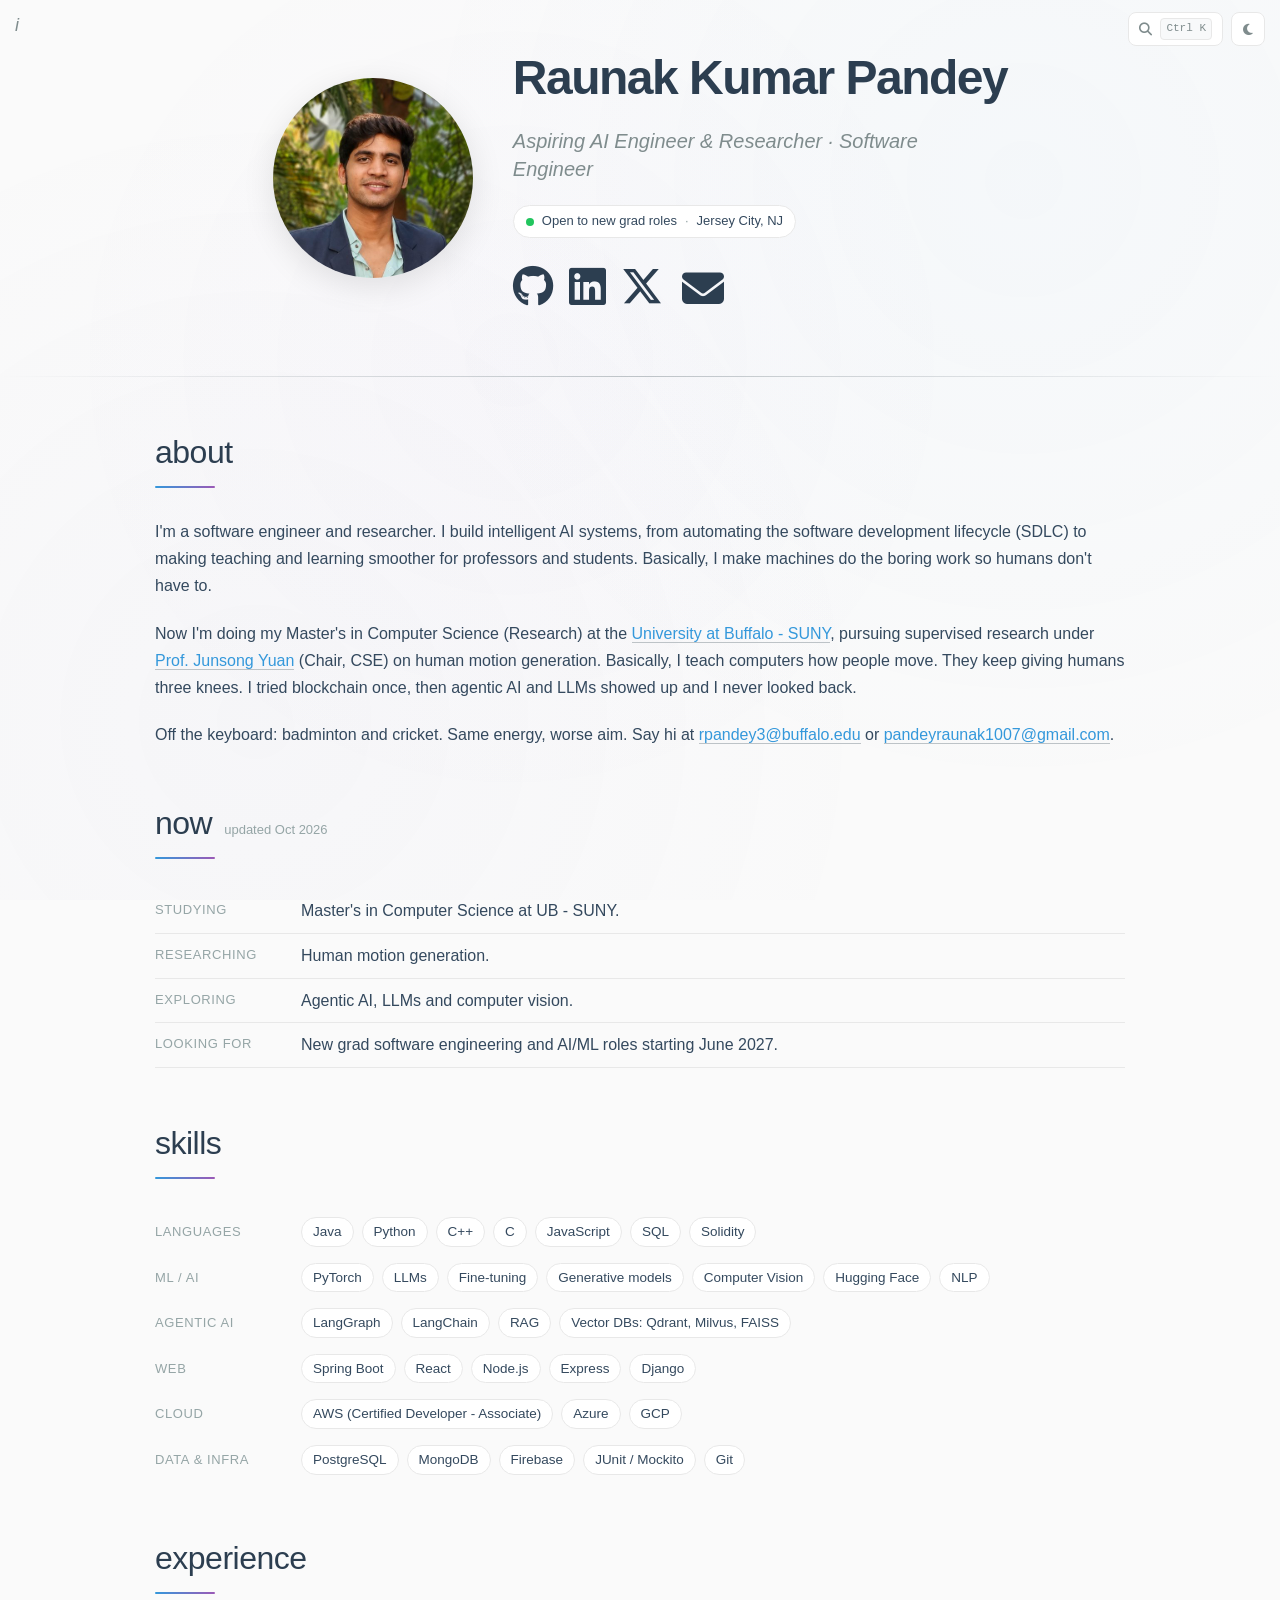
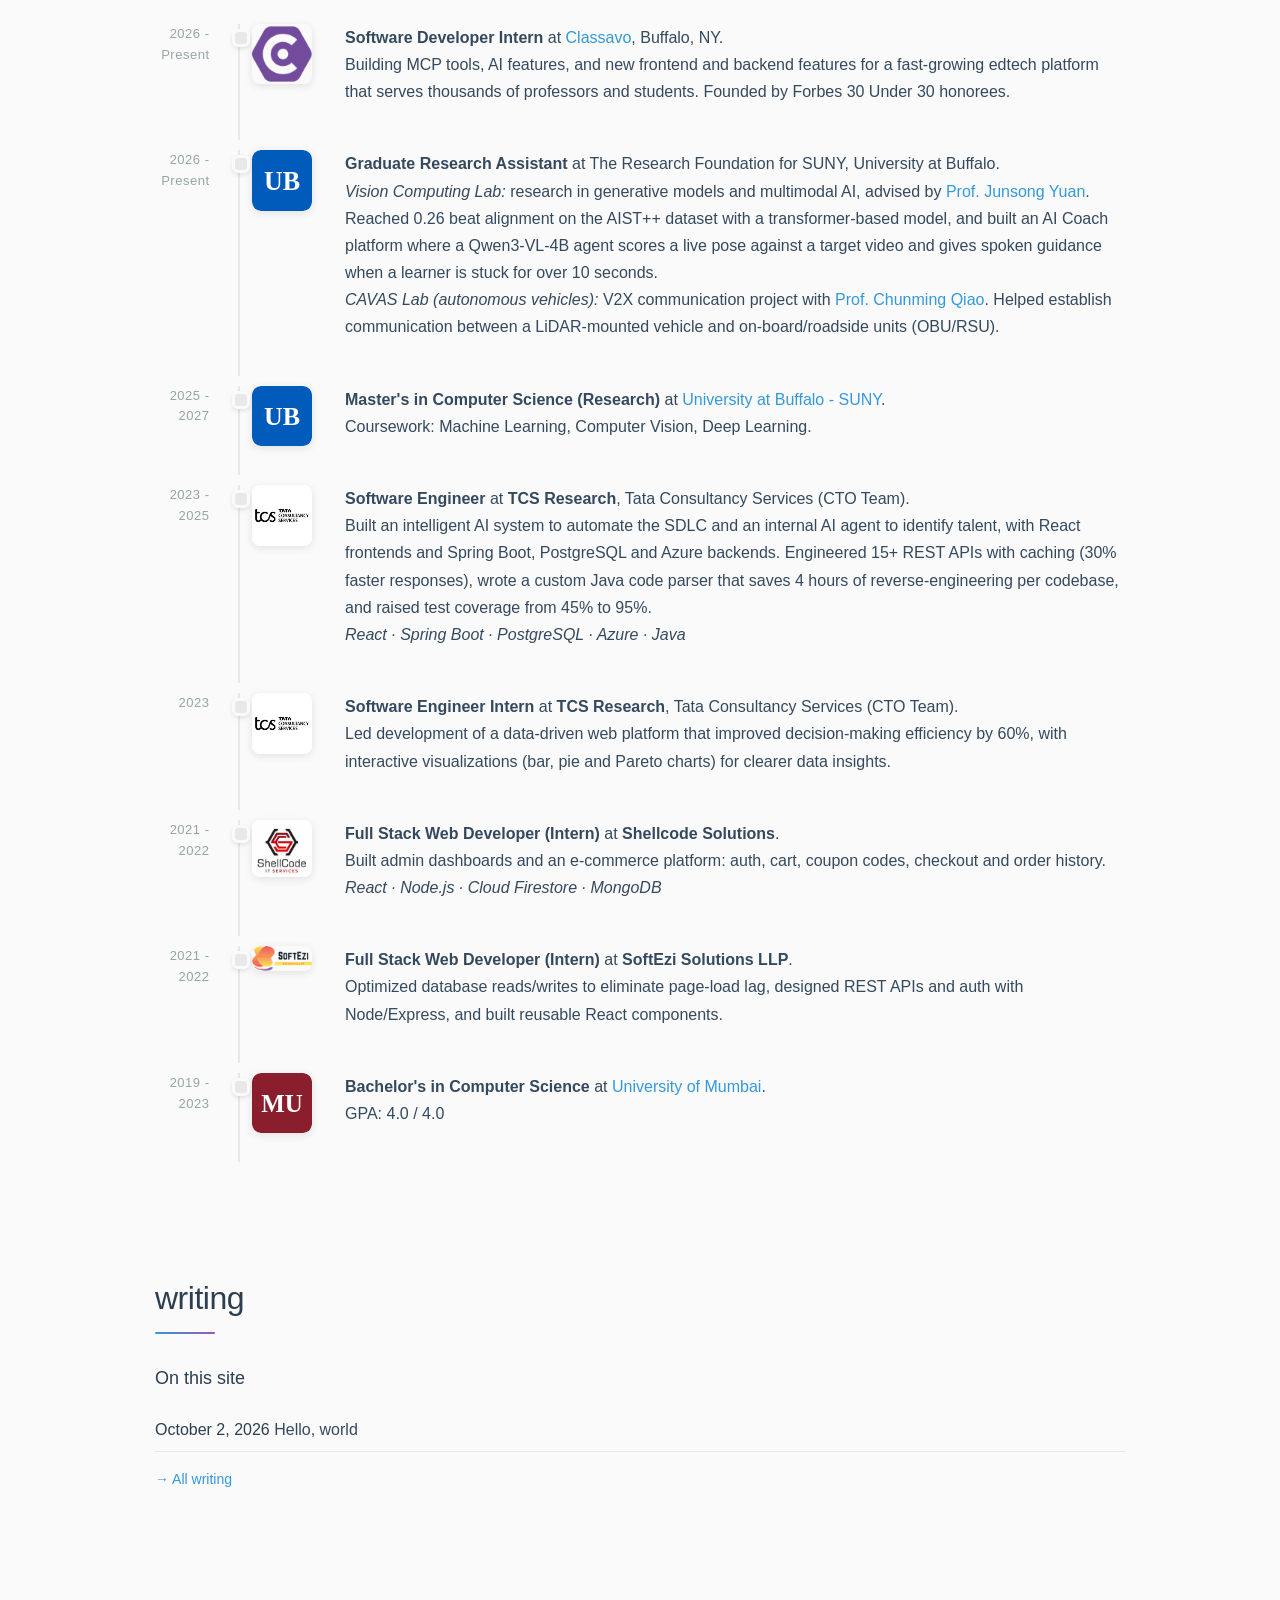
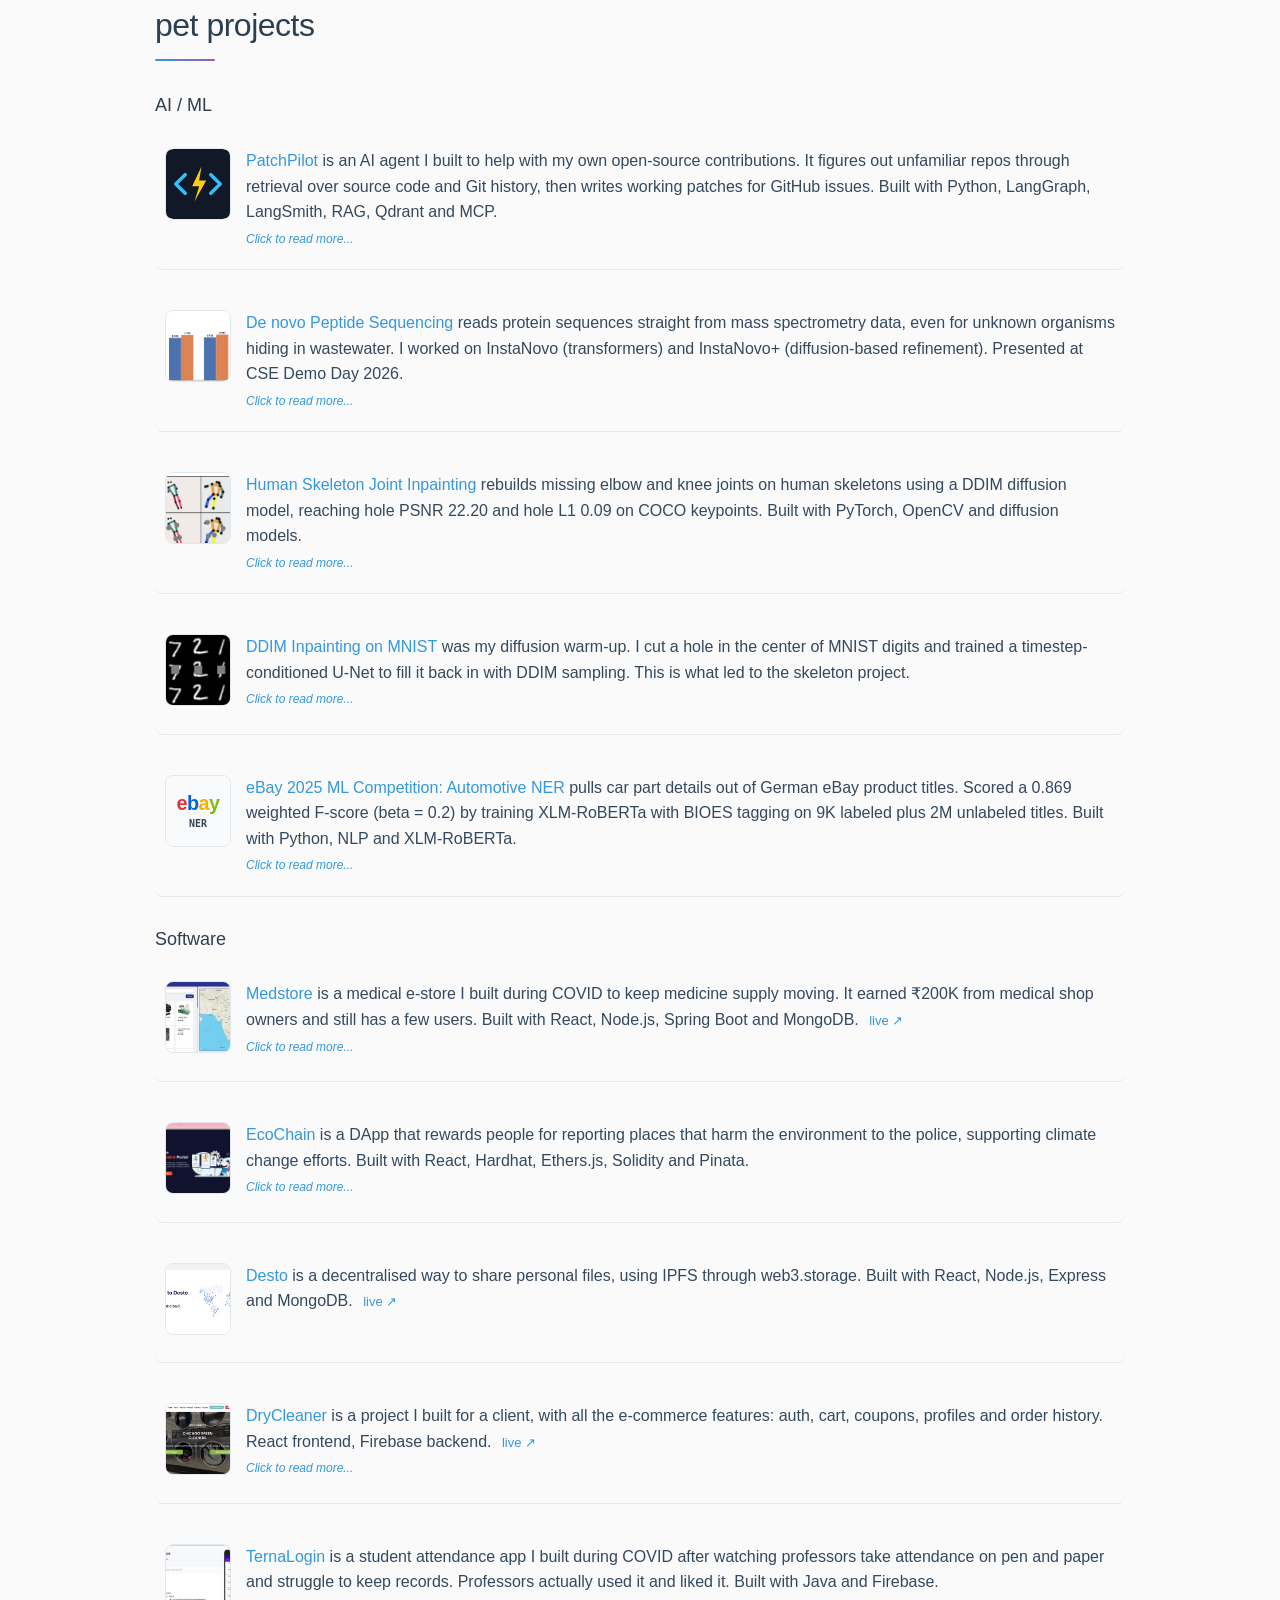
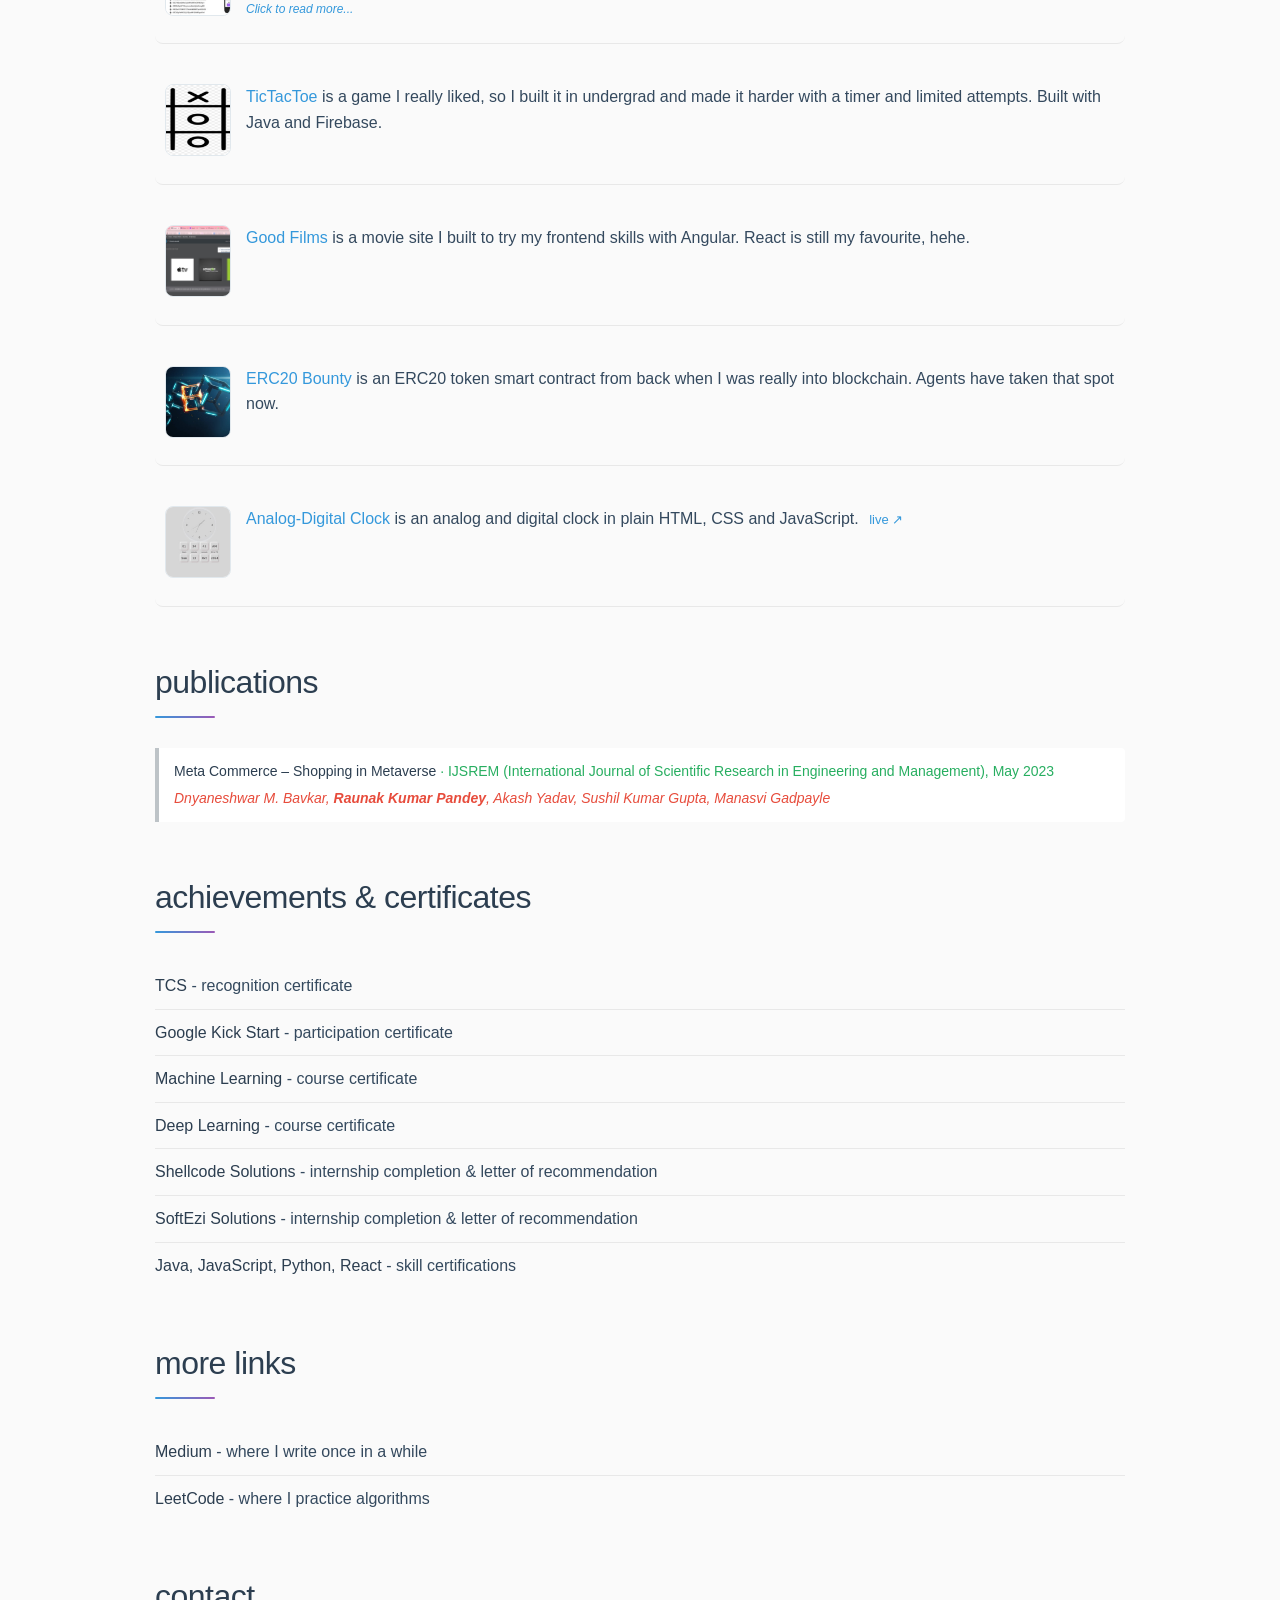
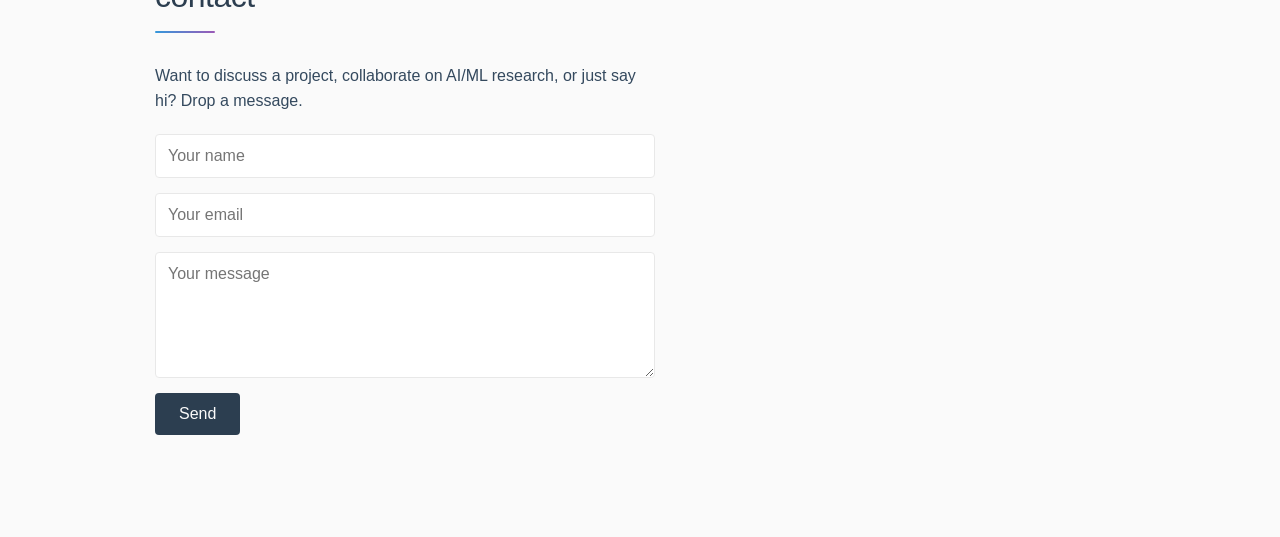
==== commit eb5abfd9: "Connect contact form to Web3Forms" ====
--- a/index.html
+++ b/index.html
@@ -293,9 +293,8 @@
   </script>
 
   <script type="text/javascript">
-    // Get a free access key at https://web3forms.com and paste it here.
-    // Until then the form falls back to opening the visitor's mail app.
-    const WEB3FORMS_ACCESS_KEY = 'YOUR_WEB3FORMS_KEY';
+    // Web3Forms access key (public by design; it can only deliver submissions to my inbox).
+    const WEB3FORMS_ACCESS_KEY = '79e4b6e0-87f0-4e2d-adf9-daec239a2369';
 
     document.getElementById('contactForm').addEventListener('submit', async function (e) {
       e.preventDefault();
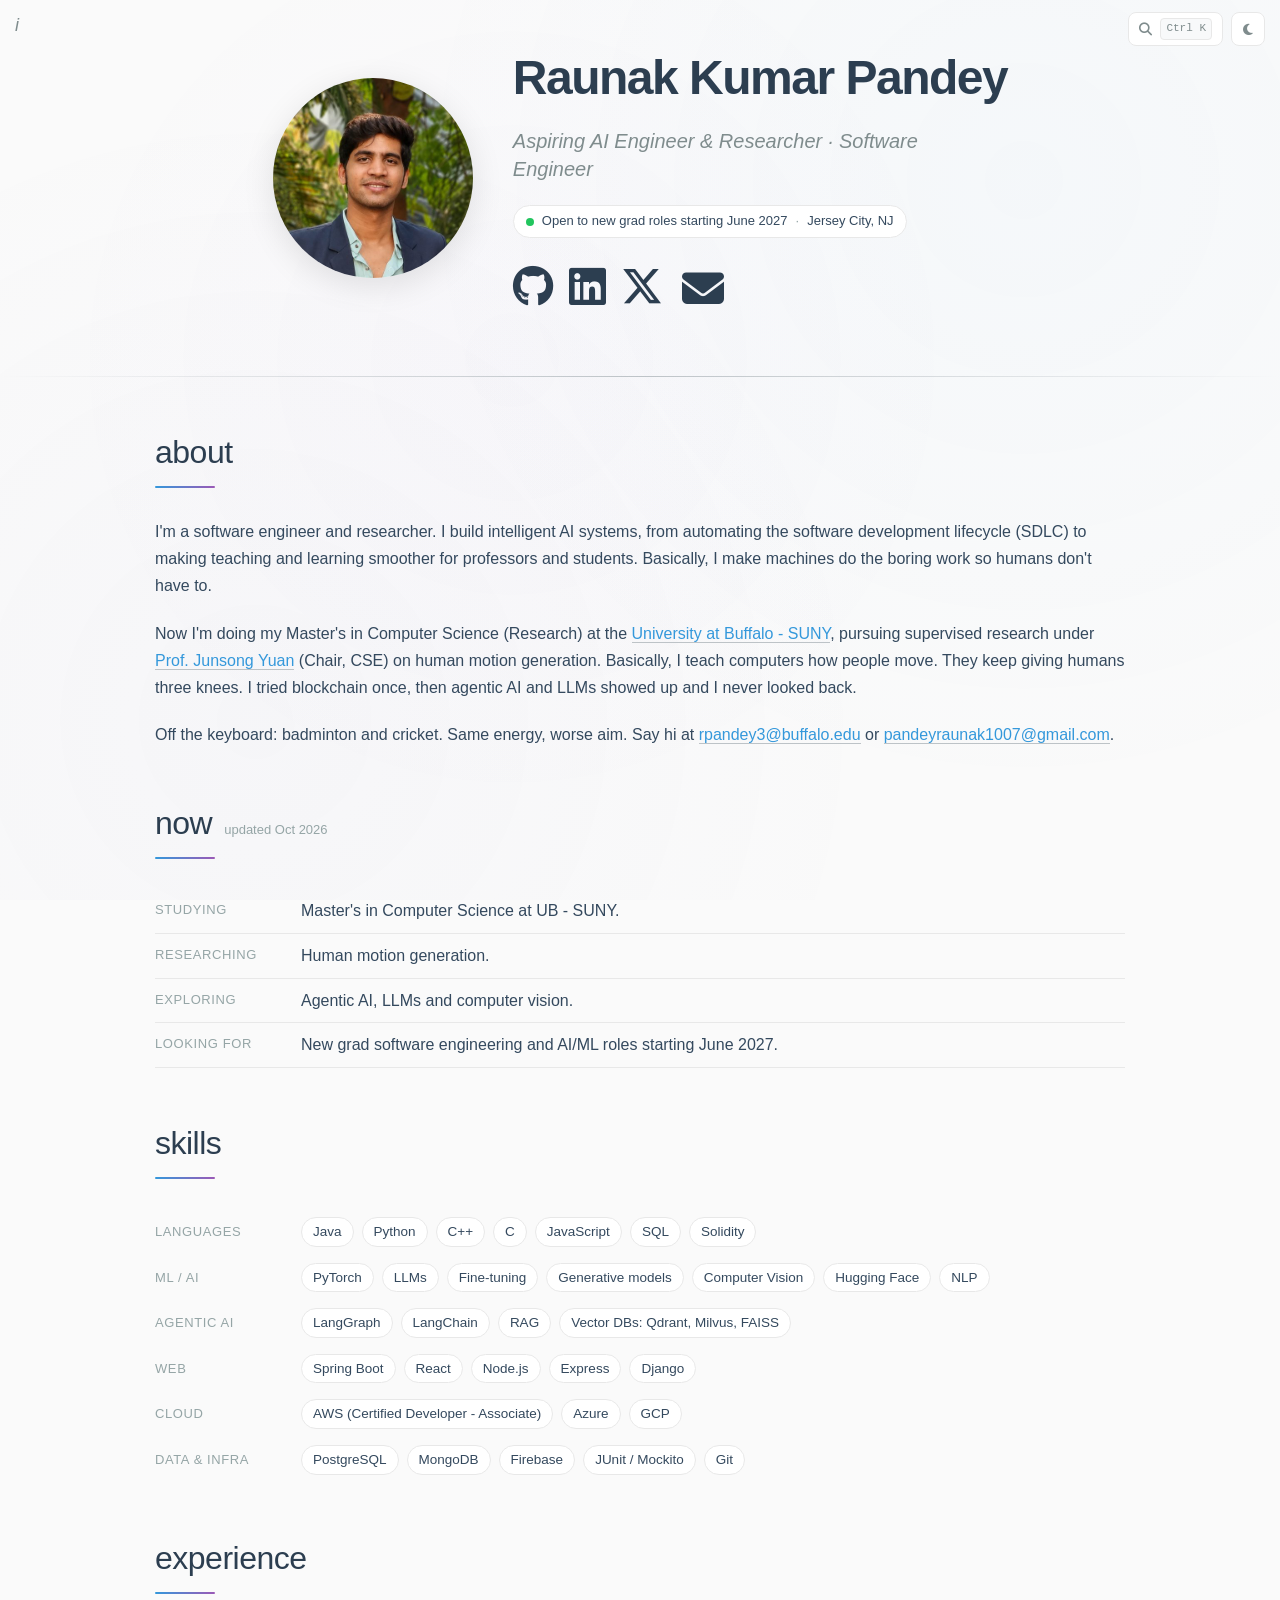
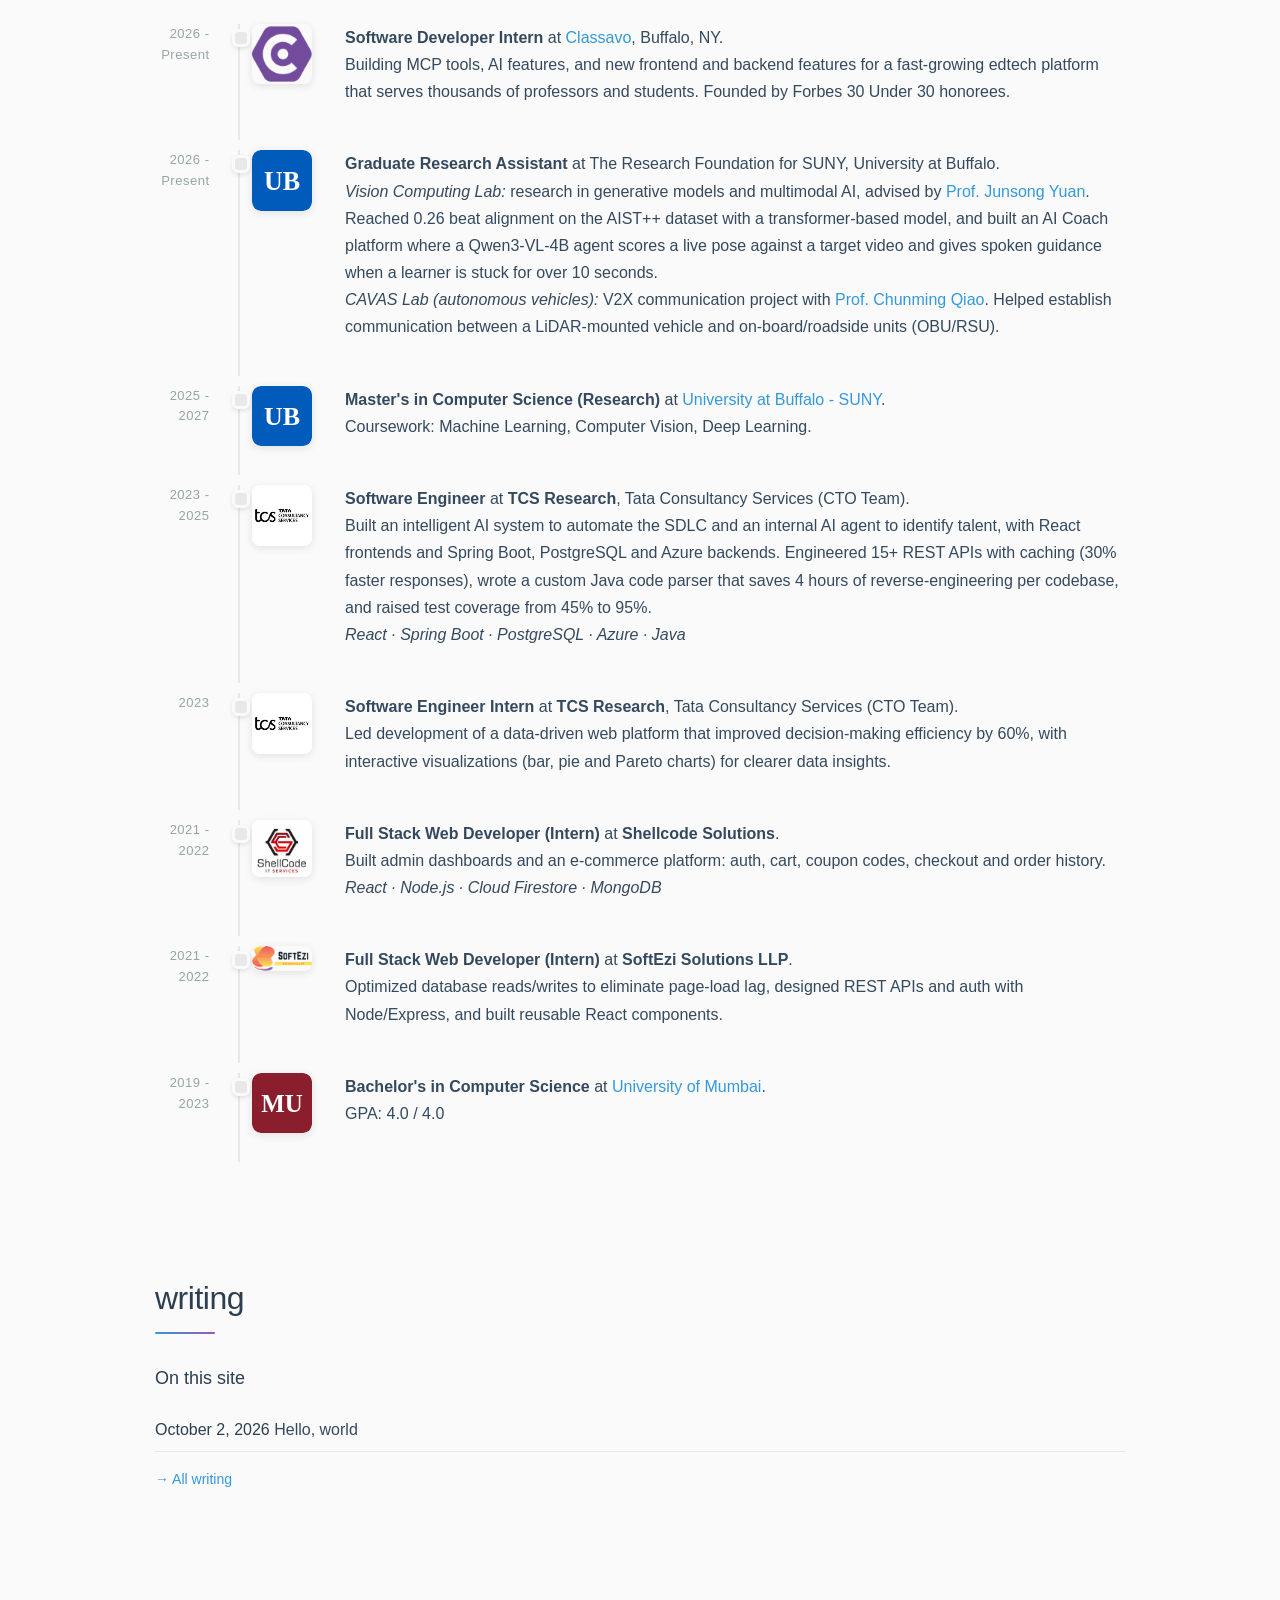
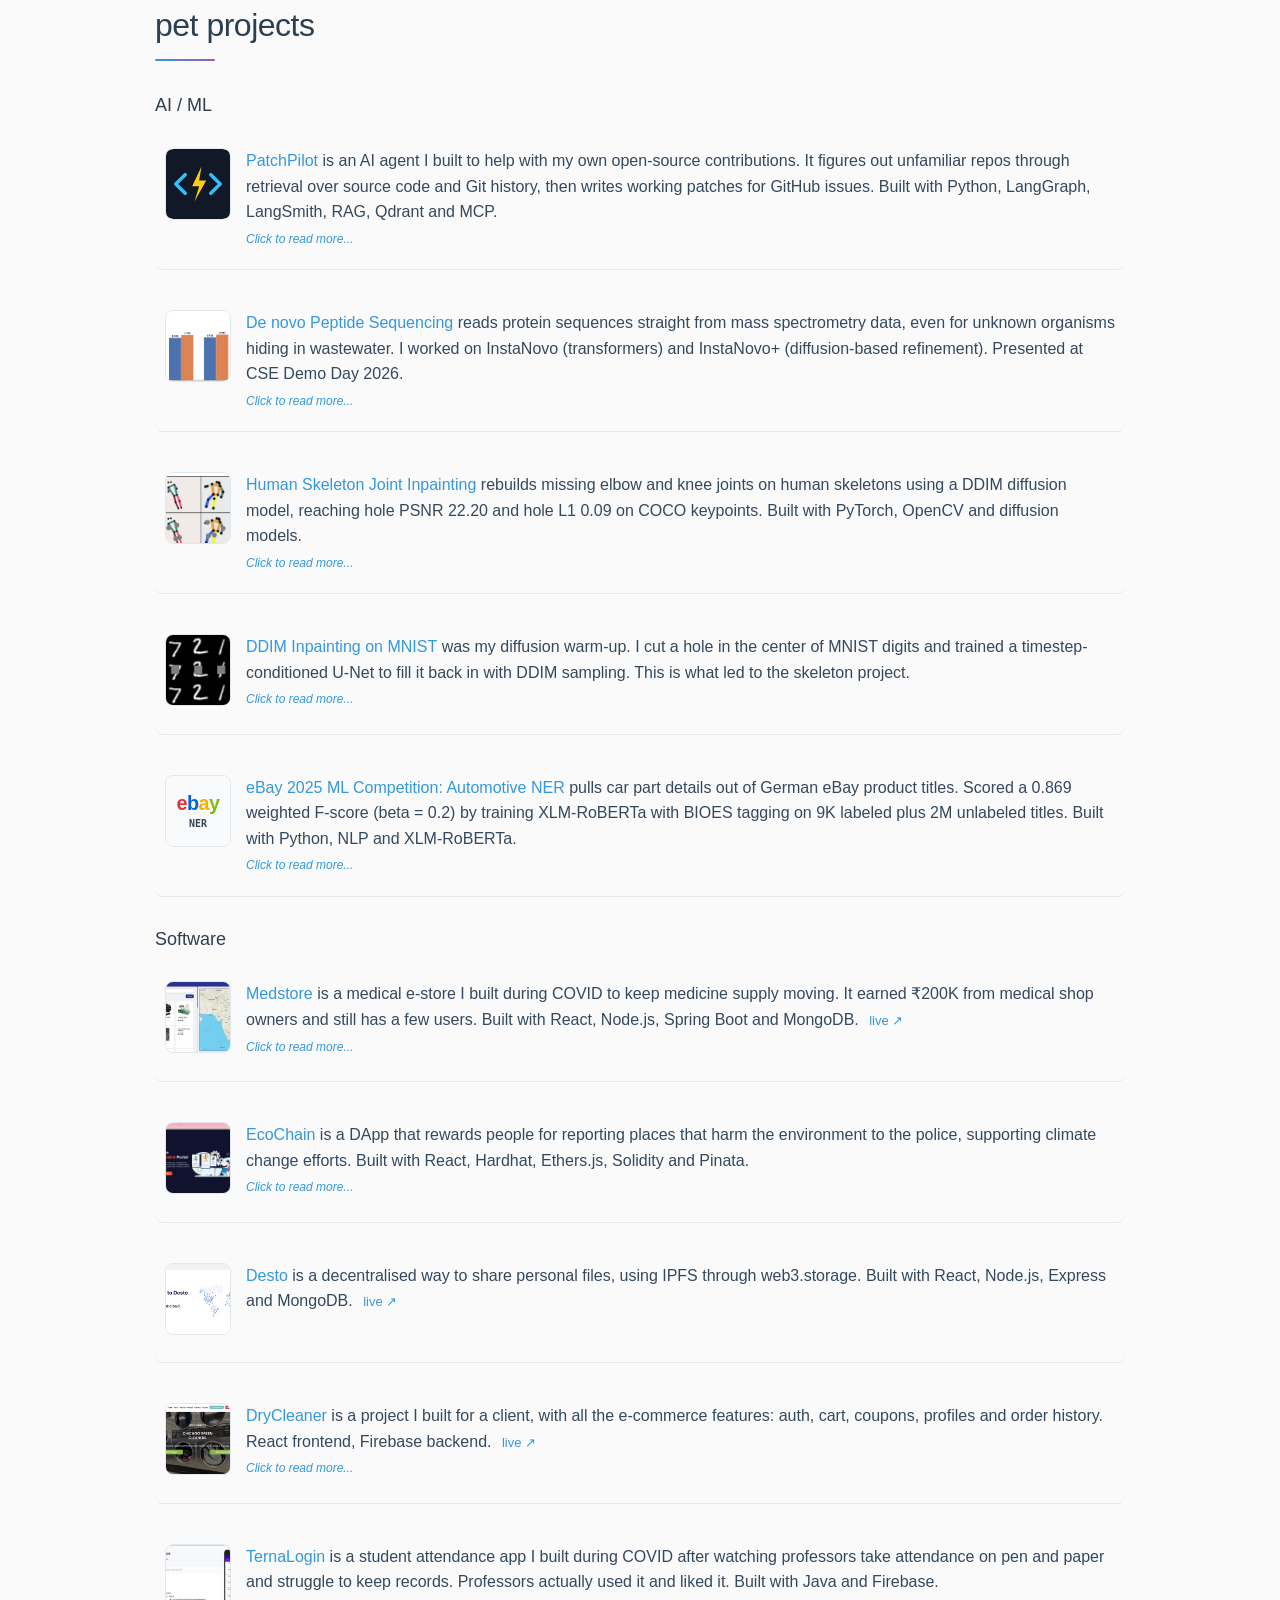
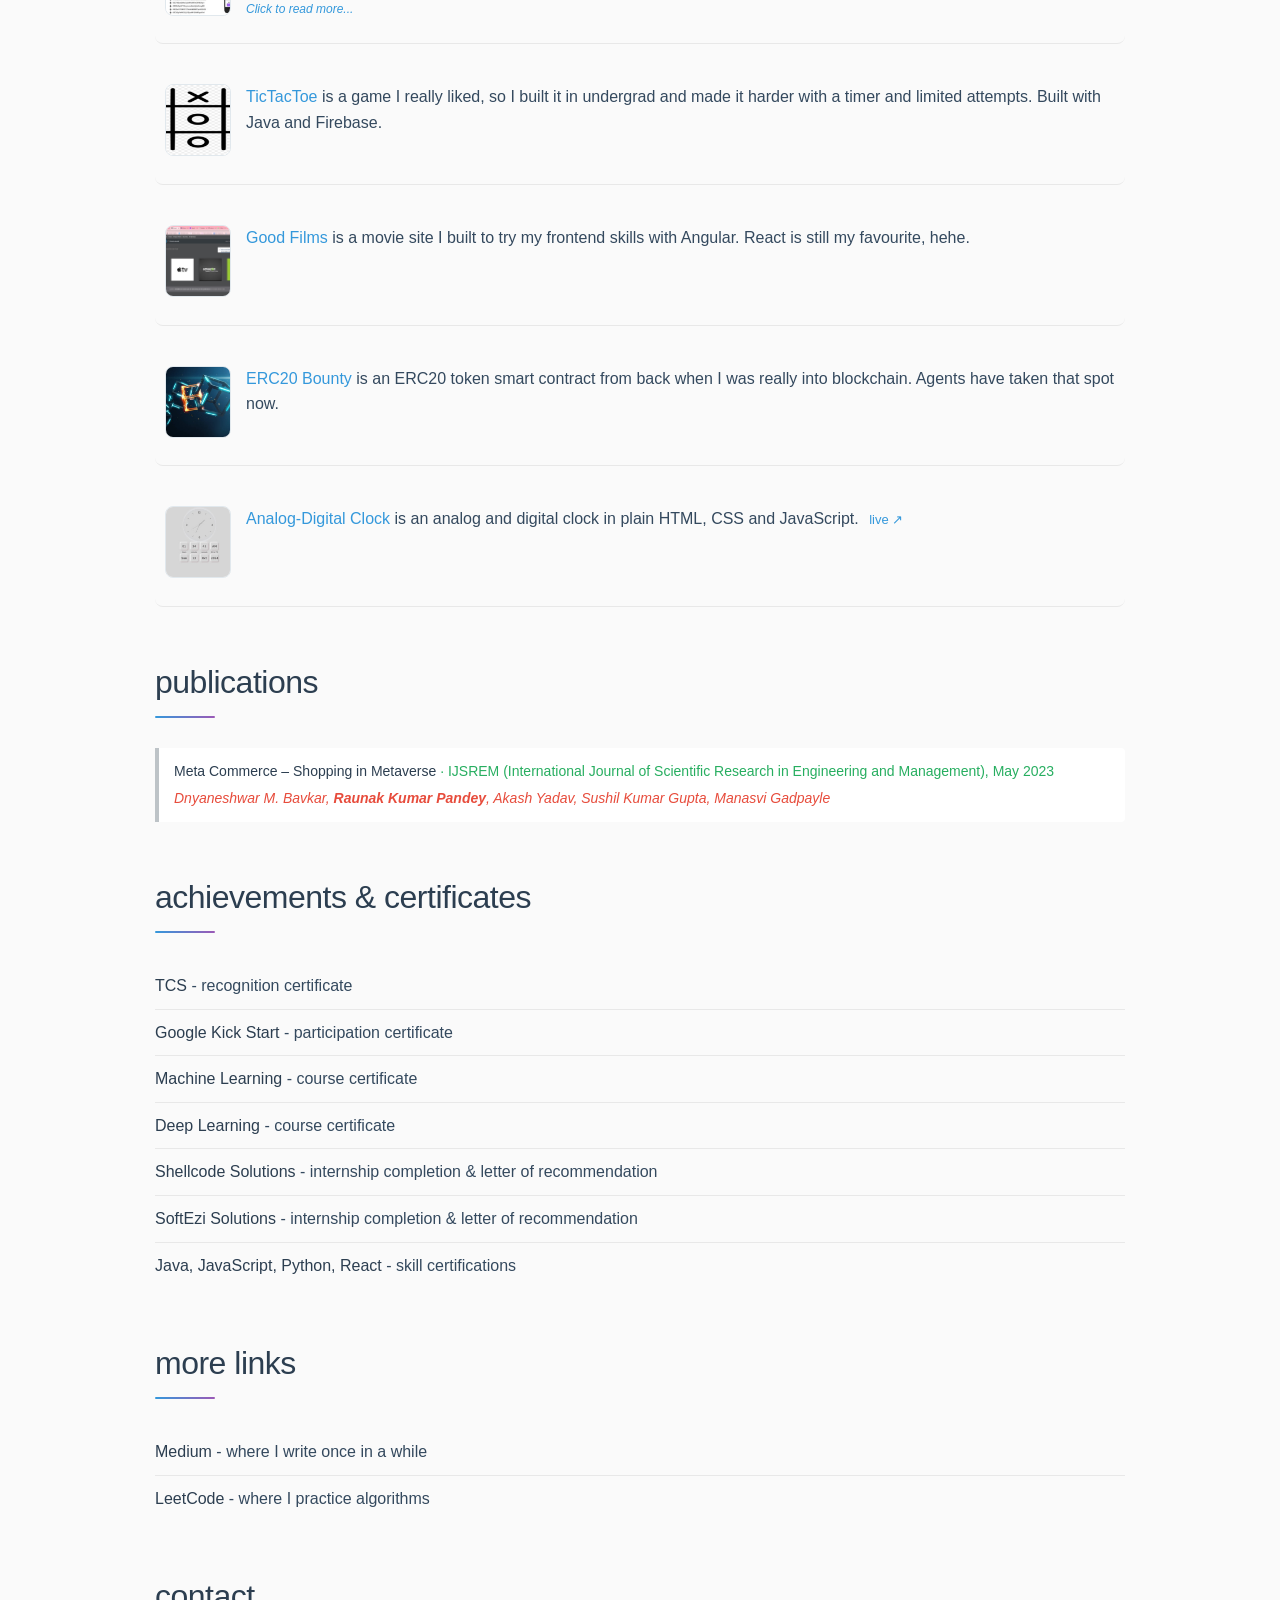
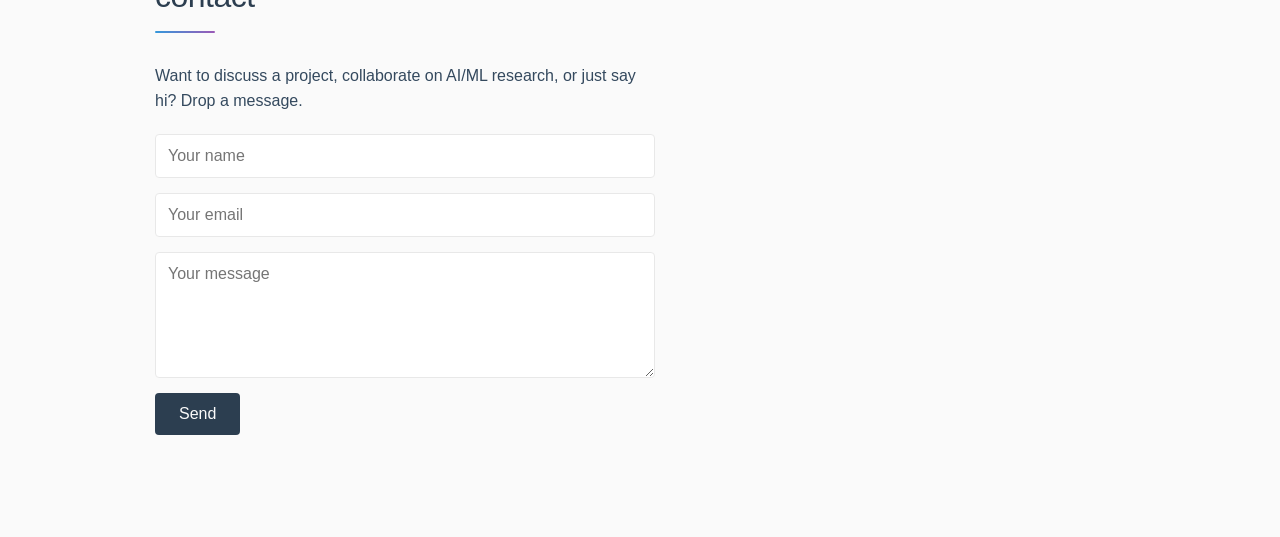
==== commit a2894657: "Status pill: new grad June 2027; remove mail-app fallback" ====
--- a/index.html
+++ b/index.html
@@ -324,12 +324,6 @@
         return;
       }
 
-      if (WEB3FORMS_ACCESS_KEY.startsWith('YOUR_')) {
-        const to = (siteContent.header.socialLinks.find(l => l.url.startsWith('mailto:')) || {}).url || 'mailto:';
-        location.href = `${to}?subject=${encodeURIComponent('Portfolio contact from ' + name)}&body=${encodeURIComponent(message + '\n\n- ' + name + ' (' + email + ')')}`;
-        return;
-      }
-
       submitBtn.disabled = true;
       const originalButtonText = submitBtn.textContent;
       submitBtn.textContent = siteContent?.contact.submitButtonSending || 'Sending...';
--- a/styles/styles.css
+++ b/styles/styles.css
@@ -1427,3 +1427,10 @@
     color: var(--text-primary);
     margin: 28px 0 8px;
 }
+
+/* Longer status text wraps cleanly on narrow screens */
+.status-pill {
+    flex-wrap: wrap;
+    justify-content: center;
+    row-gap: 2px;
+}
